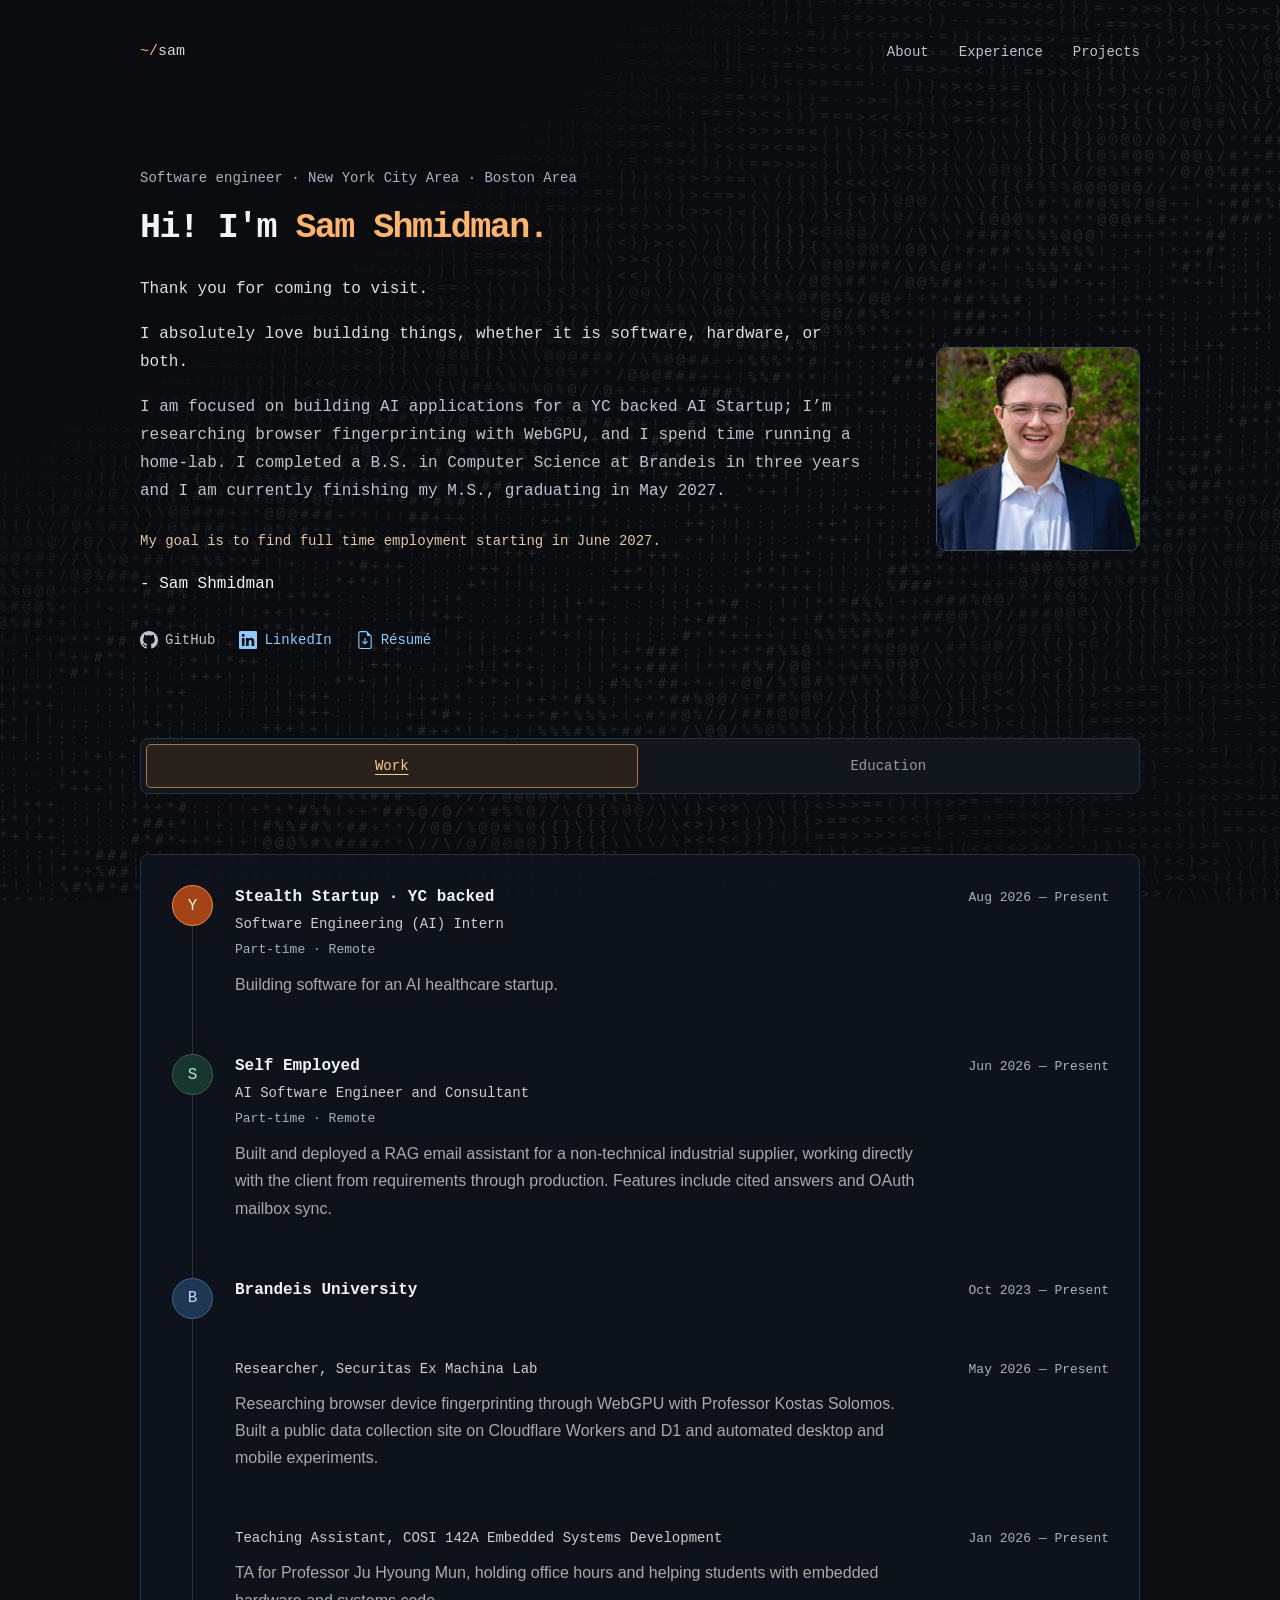
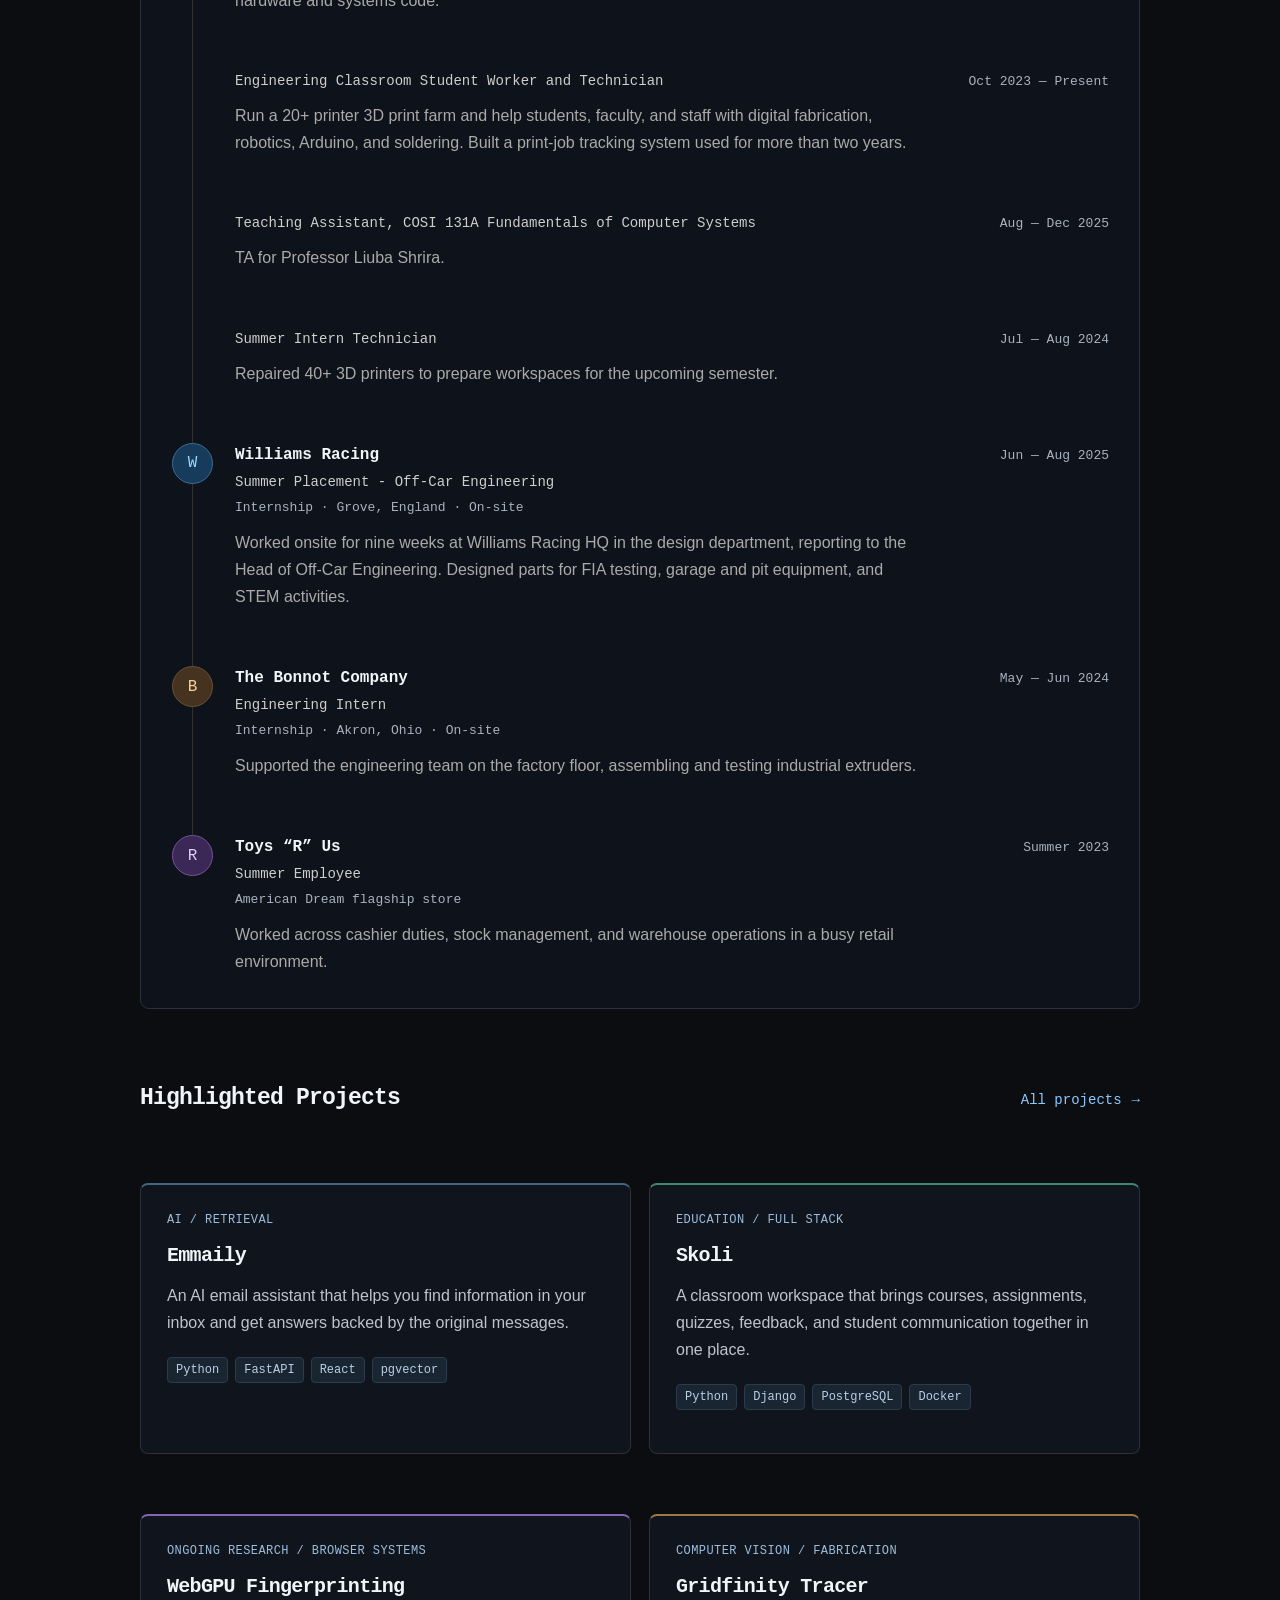
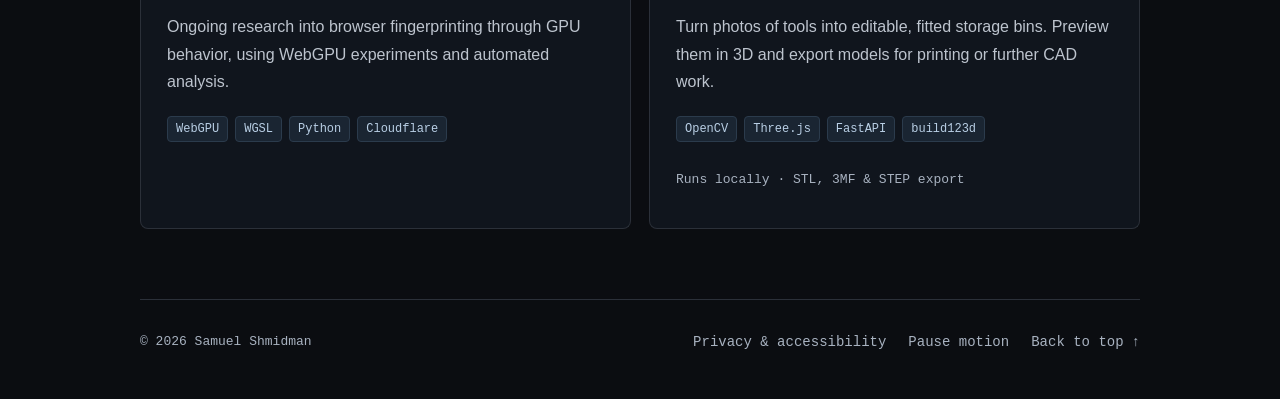
==== index.html @ f6cb2d01 "Update portfolio content, resume, project links, and branding" ====
<!doctype html>
<html lang="en">
  <head>
    <meta charset="utf-8" />
    <meta name="viewport" content="width=device-width, initial-scale=1, viewport-fit=cover" />
    <meta name="color-scheme" content="dark" />
    <meta name="theme-color" content="#0b0d11" />
    <meta name="description" content="Samuel Shmidman — software engineer building AI applications, researching WebGPU, and finishing an M.S. in Computer Science at Brandeis University." />
    <title>Samuel Shmidman — Software Engineer</title>
    <link rel="icon" type="image/svg+xml" href="./favicon.svg?v=machined-20260929">
    <link rel="stylesheet" href="./styles.css" />
    <script src="./reload.js"></script>
    <script type="module" src="./opening.js"></script>
    <script type="module" src="./site.js"></script>
    <script type="module" src="./profile-assets.js"></script>
    <script type="module" src="./ducks.js"></script>
  <meta name="referrer" content="no-referrer">
    <script type="module" src="./tooltips.js"></script>
  </head>
  <body>
    <a class="skip-link" href="#main">Skip to content</a>
    <canvas id="character-field" aria-hidden="true"></canvas>
    <div class="page">
      <header id="top" class="site-header">
        <a class="wordmark" href="#top" aria-label="Samuel Shmidman, home"><span aria-hidden="true">~/</span> sam</a>
        <nav aria-label="Main navigation">
          <a href="#about">About</a>
          <a href="#experience">Experience</a>
          <a href="./projects/">Projects</a>
        </nav>
      </header>

      <main id="main" tabindex="-1">
        <section id="about" class="intro" aria-labelledby="intro-title">
          <div class="intro-heading">
            <p class="eyebrow">Software engineer · New York City Area · Boston Area</p>
            <h1 id="intro-title">Hi! I'm <span>Sam Shmidman.</span></h1>
            <p class="intro-greeting">Thank you for coming to visit.</p>
            <p class="intro-lead">I absolutely love building things, whether it is software, hardware, or both.</p>
          </div>
          <div class="intro-copy">
            <p>I am focused on building AI applications for a YC backed AI Startup; I’m researching browser fingerprinting with WebGPU, and I spend time running a home-lab. I completed a B.S. in Computer Science at Brandeis in three years and I am currently finishing my M.S., graduating in May 2027.</p>
          </div>
          <div class="intro-details">
            <p class="availability">My goal is to find full time employment starting in June 2027.</p>
            <p class="intro-signature">- Sam Shmidman</p>
            <div class="profile-links" aria-label="Profiles and résumé">
              <a href="https://github.com/SamShmid" target="_blank" rel="noopener noreferrer" data-tooltip="Code and repositories"><svg class="social-icon" viewBox="0 0 16 16" fill="currentColor" aria-hidden="true" focusable="false">
  <path d="M8 0C3.58 0 0 3.58 0 8c0 3.54 2.29 6.53 5.47 7.59.4.07.55-.17.55-.38 0-.19-.01-.82-.01-1.49-2.01.37-2.53-.49-2.69-.94-.09-.23-.48-.94-.82-1.13-.28-.15-.68-.52-.01-.53.63-.01 1.08.58 1.23.82.72 1.21 1.87.87 2.33.66.07-.52.28-.87.51-1.07-1.78-.2-3.64-.89-3.64-3.95 0-.87.31-1.59.82-2.15-.08-.2-.36-1.02.08-2.12 0 0 .67-.21 2.2.82.64-.18 1.32-.27 2-.27s1.36.09 2 .27c1.53-1.04 2.2-.82 2.2-.82.44 1.1.16 1.92.08 2.12.51.56.82 1.27.82 2.15 0 3.07-1.87 3.75-3.65 3.95.29.25.54.73.54 1.48 0 1.07-.01 1.93-.01 2.2 0 .21.15.46.55.38A8.01 8.01 0 0 0 16 8c0-4.42-3.58-8-8-8"/>
</svg> GitHub<span class="sr-only"> (opens in a new tab)</span></a>
              <a class="linkedin-link" href="https://www.linkedin.com/in/samuel-shmidman/" target="_blank" rel="noopener noreferrer" data-tooltip="Full work and education history"><svg class="social-icon" viewBox="0 0 16 16" fill="currentColor" aria-hidden="true" focusable="false">
  <path d="M0 1.146C0 .513.526 0 1.175 0h13.65C15.474 0 16 .513 16 1.146v13.708c0 .633-.526 1.146-1.175 1.146H1.175C.526 16 0 15.487 0 14.854zm4.943 12.248V6.169H2.542v7.225zm-1.2-8.212c.837 0 1.358-.554 1.358-1.248-.015-.709-.52-1.248-1.342-1.248S2.4 3.226 2.4 3.934c0 .694.521 1.248 1.327 1.248zm4.908 8.212V9.359c0-.216.016-.432.08-.586.173-.431.568-.878 1.232-.878.869 0 1.216.662 1.216 1.634v3.865h2.401V9.25c0-2.22-1.184-3.252-2.764-3.252-1.274 0-1.845.7-2.165 1.193v.025h-.016l.016-.025V6.169h-2.4c.03.678 0 7.225 0 7.225z"/>
</svg> LinkedIn<span class="sr-only"> (opens in a new tab)</span></a>
              <a class="resume-link is-available" href="./assets/resume.pdf" download="Samuel-Shmidman-Resume.pdf" data-tooltip="Download my résumé as a PDF"><svg class="social-icon" viewBox="0 0 16 16" fill="currentColor" aria-hidden="true" focusable="false">
  <path d="M8.5 6.5a.5.5 0 0 0-1 0v3.793L6.354 9.146a.5.5 0 1 0-.708.708l2 2a.5.5 0 0 0 .708 0l2-2a.5.5 0 0 0-.708-.708L8.5 10.293z"/>
  <path d="M14 14V4.5L9.5 0H4a2 2 0 0 0-2 2v12a2 2 0 0 0 2 2h8a2 2 0 0 0 2-2M9.5 3A1.5 1.5 0 0 0 11 4.5h2V14a1 1 0 0 1-1 1H4a1 1 0 0 1-1-1V2a1 1 0 0 1 1-1h5.5z"/>
</svg> Résumé<span class="sr-only"> (PDF download)</span></a>
            </div>
          </div>
          <figure class="headshot">
            <button class="portrait-zoom" type="button" aria-label="Enlarge portrait" data-tooltip="Activate to enlarge the photo">
              <img src="./assets/samuel-shmidman.png" alt="Samuel Shmidman" width="304" height="304" fetchpriority="high" />
            </button>
          </figure>
        </section>

        <section id="experience" class="experience section" aria-label="Work and education">
          <div class="timeline-tabs" role="tablist" aria-label="Experience" hidden>
            <button id="work-tab" type="button" role="tab" aria-selected="true" aria-controls="work-panel" tabindex="0">Work</button>
            <button id="education-tab" type="button" role="tab" aria-selected="false" aria-controls="education-panel" tabindex="-1">Education</button>
          </div>
          <div id="work-panel" class="timeline-panel" role="tabpanel" aria-labelledby="work-tab" tabindex="0">
            <h3 class="fallback-heading">Work</h3>
            <ol class="timeline">
<li class="timeline-entry"><span class="timeline-badge badge-yc" aria-hidden="true">Y</span><div class="entry-heading"><h3>Stealth Startup · YC backed</h3><span class="date">Aug 2026 — Present</span></div><p class="role">Software Engineering (AI) Intern</p><p class="entry-meta">Part-time · Remote</p><p class="entry-description">Building software for an AI healthcare startup.</p></li>
<li class="timeline-entry"><span class="timeline-badge badge-independent" aria-hidden="true">S</span><div class="entry-heading"><h3>Self Employed</h3><span class="date">Jun 2026 — Present</span></div><p class="role">AI Software Engineer and Consultant</p><p class="entry-meta">Part-time · Remote</p><p class="entry-description">Built and deployed a RAG email assistant for a non-technical industrial supplier, working directly with the client from requirements through production. Features include cited answers and OAuth mailbox sync.</p></li>
              <li class="timeline-entry">
                <span class="timeline-badge badge-brandeis" aria-hidden="true">B</span>
                <div class="entry-heading"><h3>Brandeis University</h3><span class="date">Oct 2023 — Present</span></div>
                <div class="role-group">
                  <div class="role-heading"><p class="role">Researcher, Securitas Ex Machina Lab</p><span class="date">May 2026 — Present</span></div>
                  <p class="entry-description">Researching browser device fingerprinting through WebGPU with Professor Kostas Solomos. Built a public data collection site on Cloudflare Workers and D1 and automated desktop and mobile experiments.</p>
                </div>
                <div class="role-group">
                  <div class="role-heading"><p class="role">Teaching Assistant, COSI 142A Embedded Systems Development</p><span class="date">Jan 2026 — Present</span></div>
                  <p class="entry-description">TA for Professor Ju Hyoung Mun, holding office hours and helping students with embedded hardware and systems code.</p>
                </div>
                <div class="role-group">
                  <div class="role-heading"><p class="role">Engineering Classroom Student Worker and Technician</p><span class="date">Oct 2023 — Present</span></div>
                  <p class="entry-description">Run a 20+ printer 3D print farm and help students, faculty, and staff with digital fabrication, robotics, Arduino, and soldering. Built a print-job tracking system used for more than two years.</p>
                </div>
                <div class="role-group">
                  <div class="role-heading"><p class="role">Teaching Assistant, COSI 131A Fundamentals of Computer Systems</p><span class="date">Aug — Dec 2025</span></div>
                  <p class="entry-description">TA for Professor Liuba Shrira.</p>
                </div>
                <div class="role-group">
                  <div class="role-heading"><p class="role">Summer Intern Technician</p><span class="date">Jul — Aug 2024</span></div>
                  <p class="entry-description">Repaired 40+ 3D printers to prepare workspaces for the upcoming semester.</p>
                </div>
              </li>
<li class="timeline-entry"><span class="timeline-badge badge-williams" aria-hidden="true">W</span><div class="entry-heading"><h3>Williams Racing</h3><span class="date">Jun — Aug 2025</span></div><p class="role">Summer Placement - Off-Car Engineering</p><p class="entry-meta">Internship · Grove, England · On-site</p><p class="entry-description">Worked onsite for nine weeks at Williams Racing HQ in the design department, reporting to the Head of Off-Car Engineering. Designed parts for FIA testing, garage and pit equipment, and STEM activities.</p></li>
<li class="timeline-entry"><span class="timeline-badge badge-bonnot" aria-hidden="true">B</span><div class="entry-heading"><h3>The Bonnot Company</h3><span class="date">May — Jun 2024</span></div><p class="role">Engineering Intern</p><p class="entry-meta">Internship · Akron, Ohio · On-site</p><p class="entry-description">Supported the engineering team on the factory floor, assembling and testing industrial extruders.</p></li>
              <li class="timeline-entry">
                <span class="timeline-badge badge-toys" aria-hidden="true">R</span>
                <div class="entry-heading"><h3>Toys “R” Us</h3><span class="date">Summer 2023</span></div>
                <p class="role">Summer Employee</p>
                <p class="entry-meta">American Dream flagship store</p>
                <p class="entry-description">Worked across cashier duties, stock management, and warehouse operations in a busy retail environment.</p>
              </li>
            </ol>
          </div>
          <div id="education-panel" class="timeline-panel" role="tabpanel" aria-labelledby="education-tab" tabindex="0">
            <h3 class="fallback-heading">Education</h3>
            <ol class="timeline">
              <li class="timeline-entry">
                <span class="timeline-badge" aria-hidden="true">B</span>
                <div class="entry-heading"><h3>Brandeis University</h3><span class="date">May 2026 — May 2027</span></div>
                <p class="role">M.S. in Computer Science</p>
                <p class="entry-description">In progress. Expected graduation in May 2027.</p>
              </li>
              <li class="timeline-entry">
                <span class="timeline-badge" aria-hidden="true">B</span>
                <div class="entry-heading"><h3>Brandeis University</h3><span class="date">Aug 2023 — Aug 2026</span></div>
                <p class="role">B.S. in Computer Science</p>
                <p class="entry-description">Completed in three years.</p>
              </li>
            </ol>
          </div>
        </section>

        <section id="projects" class="projects section" aria-labelledby="projects-title">
          <div class="section-heading"><h2 id="projects-title">Highlighted Projects</h2><a class="section-link" href="./projects/">All projects <span aria-hidden="true">→</span></a></div>
          <div class="project-grid">
            <article class="project-card">
              <p class="project-category">AI / Retrieval</p>
              <h3>Emmaily</h3>
              <p>An AI email assistant that helps you find information in your inbox and get answers backed by the original messages.</p>
              <ul class="tags" aria-label="Technologies"><li>Python</li><li>FastAPI</li><li>React</li><li>pgvector</li></ul>
            </article>
            <article class="project-card">
              <p class="project-category">Education / Full stack</p>
              <h3>Skoli</h3>
              <p>A classroom workspace that brings courses, assignments, quizzes, feedback, and student communication together in one place.</p>
              <ul class="tags" aria-label="Technologies"><li>Python</li><li>Django</li><li>PostgreSQL</li><li>Docker</li></ul>
            </article>
            <article class="project-card">
              <p class="project-category">Ongoing research / Browser systems</p>
              <h3>WebGPU Fingerprinting</h3>
              <p>Ongoing research into browser fingerprinting through GPU behavior, using WebGPU experiments and automated analysis.</p>
              <ul class="tags" aria-label="Technologies"><li>WebGPU</li><li>WGSL</li><li>Python</li><li>Cloudflare</li></ul>
            </article>
            <article class="project-card">
              <p class="project-category">Computer vision / Fabrication</p>
              <h3>Gridfinity Tracer</h3>
              <p>Turn photos of tools into editable, fitted storage bins. Preview them in 3D and export models for printing or further CAD work.</p>
              <ul class="tags" aria-label="Technologies"><li>OpenCV</li><li>Three.js</li><li>FastAPI</li><li>build123d</li></ul>
              <p class="project-note">Runs locally · STL, 3MF &amp; STEP export</p>
            </article>
          </div>
        </section>
      </main>
      <footer class="site-footer">
        <p>© 2026 Samuel Shmidman</p>
        <div class="footer-actions"><a href="./privacy/">Privacy &amp; accessibility</a>
          <button class="motion-toggle" type="button" data-tooltip="Pause animations on this page" hidden>Pause motion</button>
          <a href="#top">Back to top <span aria-hidden="true">↑</span></a>
        </div>
      </footer>
    </div>
  </body>
</html>
---- styles.css ----
:root {
  color-scheme: dark;
  --background: #0b0d11;
  --surface: #11151a;
  --line: #2b3039;
  --text: #bdc4ce;
  --bright: #f1f4f8;
  --muted: #a8b2c0;
  --accent: #ffb568;
  --link: #8cc9ff;
  --mono: ui-monospace, SFMono-Regular, Menlo, Consolas, monospace;
  background: var(--background);
  color: var(--text);
  font-family: var(--mono);
  font-synthesis: none;
  font-size: 100%;
  line-height: 1.75;
}
* { box-sizing: border-box; }
html { scroll-padding-top: 36px; -webkit-text-size-adjust: 100%; }
body { position: relative; margin: 0; min-width: 280px; padding-inline: env(safe-area-inset-left) env(safe-area-inset-right); }
[hidden] { display: none !important; }
::selection { color: #0b0d11; background: #ffb568; }
a { color: inherit; text-decoration: none; text-underline-offset: 5px; }
a:hover { color: var(--accent); }
:focus-visible { outline: 2px solid #bdbdbd; outline-offset: 5px; }
button { font: inherit; cursor: pointer; }
a, button { touch-action: manipulation; }
h1,h2,h3,p,figure { margin: 0; }
h1,h2,h3 { color: var(--bright); }
#character-field { position: fixed; inset: 0; width: 100%; height: 100%; pointer-events: none; opacity: .32; z-index: 0; }
.page { position: relative; z-index: 1; width: min(100% - 64px, 1000px); margin: 0 auto; }
.site-header { display: flex; flex-wrap: wrap; justify-content: space-between; align-items: center; gap: 12px 24px; min-height: 104px; padding: 12px 0; }
.wordmark { color: #d6d6d6; font-size: 0.9375rem; white-space: nowrap; }
.wordmark span { color: var(--accent); }
.site-header nav { display: flex; flex-wrap: wrap; gap: 8px 30px; font-size: .875rem; }
.site-header a { display: inline-flex; align-items: center; min-height: 44px; }
.site-header nav a:hover { text-decoration: underline; }
.intro { display: grid; grid-template-columns: minmax(0, 1fr) 204px; column-gap: 64px; align-items: start; padding: 62px 0 76px; }
.intro-heading { grid-column: 1; grid-row: 1; min-width: 0; }
.intro-copy { grid-column: 1; grid-row: 2; align-self: center; }
.intro-details { grid-column: 1; grid-row: 3; min-width: 0; }
.eyebrow { color: var(--muted); font-size: 0.875rem; margin-bottom: 14px; }
h1 { font-size: clamp(1.5625rem, 3vw, 2.1875rem); line-height: 1.35; letter-spacing: -.045em; font-weight: 650; margin-bottom: 23px; }
h1 span { color: var(--accent); }
.intro-greeting, .intro-lead { color: #dedede; margin-bottom: 17px; }
.intro-details .availability { margin: 24px 0 17px; color: #e3c6a7; font-size: 0.875rem; }
.intro-signature { margin-bottom: 20px; color: var(--bright); }
.profile-links { display: flex; align-items: center; flex-wrap: wrap; gap: 18px; font-size: 0.875rem; }
.profile-links a { display: inline-flex; gap: 7px; align-items: center; min-height: 44px; }
.profile-links a:hover { text-decoration: underline; }
.link-divider { color: #555; }
.headshot { grid-column: 2; grid-row: 2; align-self: center; position: relative; z-index: 2; height: 0; margin: 0; }
.portrait-zoom { --portrait-scale: 1.32; display: block; width: 100%; padding: 0; border: 0; border-radius: 10px; background: transparent; translate: 0 -50%; transform-origin: right center; transition: transform 420ms cubic-bezier(.2,.7,.2,1), box-shadow 420ms ease; cursor: zoom-in; }
.portrait-zoom.is-expanded { transform: scale(var(--portrait-scale)); box-shadow: 0 20px 65px #0008; cursor: zoom-out; }
@media (hover: hover) and (pointer: fine) {
  .portrait-zoom:hover:not(.zoom-dismissed) { transform: scale(var(--portrait-scale)); box-shadow: 0 20px 65px #0008; }
}
.headshot img { display: block; width: 100%; height: auto; aspect-ratio: 1; object-fit: cover; border-radius: 10px; border: 1px solid #404b5c; }
.section { scroll-margin-top: 22px; margin-bottom: 70px; }
.section-heading { display: flex; flex-wrap: wrap; align-items: baseline; justify-content: space-between; gap: 20px; margin-bottom: 22px; }
h2 { font-size: 1.4375rem; letter-spacing: -.035em; line-height: 1.4; font-weight: 600; }
.section-marker { color: var(--muted); font-size: .8125rem; }
.timeline-tabs { display: flex; gap: 5px; padding: 5px; margin-bottom: 60px; background: #12171e; border: 1px solid #26313c; border-radius: 8px; }
.timeline-tabs button { flex: 1; min-width: 0; min-height: 44px; padding: 7px 16px; border: 1px solid transparent; border-radius: 5px; background: transparent; color: #9a9a9a; font-size: 0.875rem; line-height: 1.5; transition: background 150ms ease, color 150ms ease; }
.timeline-tabs button:hover { color: #ededed; }
.timeline-tabs button[aria-selected="true"] { background: #28211c; border-color: #a87746; color: #ffca8d; text-decoration: underline; text-underline-offset: 4px; }
.timeline-panel { padding: 30px 30px 2px; border: 1px solid var(--line); border-radius: 9px; background: #0f141bef; }
.fallback-heading { margin-bottom: 25px; font-size: 1.0625rem; }
.tabs-ready .fallback-heading { display: none; }
.timeline { margin: 0; padding: 0; list-style: none; }
.timeline-entry { position: relative; margin-left: 21px; padding: 0 0 56px 42px; border-left: 1px solid #323232; }
.timeline-entry:last-child { border-left-color: transparent; padding-bottom: 30px; }
.timeline-badge { position: absolute; top: 0; left: -21px; display: grid; place-items: center; width: 41px; height: 41px; background: #1a1a1a; color: #dedede; border: 1px solid #383838; border-radius: 50%; font-size: 1rem; line-height: 1; }
.entry-heading { display: flex; align-items: baseline; justify-content: space-between; flex-wrap: wrap; column-gap: 14px; margin-bottom: 4px; }
.entry-heading h3 { font-size: 1rem; font-weight: 600; line-height: 1.5; }
.date { color: var(--muted); font-size: 0.8125rem; line-height: 1.6; }
.role { font-size: 0.875rem; line-height: 1.65; color: #cecece; }
.entry-description { margin-top: 9px; max-width: 78ch; font-family: -apple-system, BlinkMacSystemFont, "Segoe UI", sans-serif; font-size: 1rem; line-height: 1.7; color: #aaa; }
.role-group { margin-top: 56px; }
.role-heading { display: flex; flex-wrap: wrap; justify-content: space-between; align-items: baseline; column-gap: 15px; row-gap: 4px; }
.projects .section-heading { margin-bottom: 60px; }
.project-grid { display: grid; grid-template-columns: repeat(2, minmax(0,1fr)); gap: 60px 18px; }
.project-card { display: flex; flex-direction: column; padding: 26px; border: 1px solid var(--line); border-radius: 8px; background: #11171ff2; }
.project-category { font-size: 0.75rem; line-height: 1.5; color: var(--muted); margin-bottom: 13px; text-transform: uppercase; letter-spacing: .035em; }
.project-card h3 { font-size: 1.25rem; letter-spacing: -.035em; line-height: 1.4; margin-bottom: 12px; }
.project-card > p:not(.project-category):not(.project-note) { font-family: -apple-system, BlinkMacSystemFont, "Segoe UI", sans-serif; font-size: 1rem; line-height: 1.7; }
.tags { display: flex; flex-wrap: wrap; list-style: none; padding: 0; margin: 21px 0 17px; gap: 7px; }
.tags li { max-width: 100%; padding: 2px 8px; font-size: 0.75rem; line-height: 1.7; color: #b9cfe5; background: #1a2532; border: 1px solid #2b3b4c; border-radius: 4px; }
.project-actions { display: flex; flex-direction: column; align-items: flex-start; gap: 4px; margin-top: auto; }
.project-link { display: inline-flex; align-items: center; gap: 8px; min-height: 44px; font-size: 0.875rem; color: var(--link); }
.project-link:hover { text-decoration: underline; }
.project-coming-soon { color: var(--muted); font-size: 0.8125rem; }
.project-note { margin-top: auto; padding: 10px 0; font-size: 0.8125rem; color: var(--muted); }
.site-footer { border-top: 1px solid var(--line); display: flex; justify-content: space-between; flex-wrap: wrap; align-items: center; gap: 16px; padding: 20px 0 max(35px, env(safe-area-inset-bottom)); font-size: 0.8125rem; color: var(--muted); }
.site-footer a { display: inline-flex; align-items: center; gap: .5rem; min-height: 44px; font-size: 0.875rem; }
.footer-actions { display: flex; align-items: center; flex-wrap: wrap; gap: 22px; }
.motion-toggle { min-height: 44px; padding: 0; color: var(--muted); background: transparent; border: 0; font-size: 0.875rem; }
.motion-toggle:hover { color: var(--accent); }
.duck-hideout { position: absolute; inset: 0; overflow: hidden; pointer-events: none; z-index: 2; }
.wandering-duck { transform-origin: top left; position: absolute; left: 0; top: 0; user-select: none; pointer-events: none; }
.wandering-duck pre { margin: 0; font-family: var(--mono); font-weight: 500; white-space: pre; }
.duck-mother { width: 60px; height: 40px; color: #c5b68c; opacity: .75; }
.duck-mother pre { font-size: 10px; line-height: 10px; }
.duckling { width: 36px; height: 18px; color: #c0ae77; opacity: .65; }
.duckling pre { font-size: 8px; line-height: 9px; }
.skip-link { position: absolute; z-index: 10; left: 16px; top: -100px; padding: 10px 18px; color: #090909; background: #ededed; }
.skip-link:focus { top: 16px; }
.sr-only { position: absolute; width: 1px; height: 1px; padding: 0; margin: -1px; overflow: hidden; clip-path: inset(50%); white-space: nowrap; border: 0; }
.tooltip { position: fixed; z-index: 20; max-width: min(19rem, calc(100% - 24px)); padding: 8px 12px; border: 1px solid #65758a; border-radius: 6px; background: #1a2532; color: var(--bright); box-shadow: 0 4px 16px #0005; font-size: .875rem; line-height: 1.5; overflow-wrap: anywhere; }
.policy { max-width: 70ch; padding: 48px 0 64px; overflow-wrap: anywhere; }
.policy section { margin-top: 32px; }
.policy h2 { margin-bottom: 12px; }
.policy p + p { margin-top: 16px; }
.policy a { color: var(--link); text-decoration: underline; }
.intro-copy, .project-card, .timeline-panel { min-width: 0; overflow-wrap: anywhere; }
@media (max-width: 800px) {
  .intro { grid-template-columns: minmax(0,1fr) 168px; column-gap: 32px; padding-top: 40px; }
  .portrait-zoom { --portrait-scale: 1.18; }
  .role-heading { display: block; }
  .role-heading .date { display: block; margin-top: 3px; }
  .timeline-panel { padding: 25px 22px 0; }
}
@media (max-width: 620px) {
  .page { width: calc(100% - 32px); }
  #character-field { opacity: .24; }
  .site-header { min-height: 82px; gap: 12px; }
  .site-header nav { gap: 17px; font-size: 0.875rem; }
  .wordmark { font-size: 0.875rem; }
  .intro { grid-template-columns: minmax(0,1fr); padding: 32px 0 52px; gap: 0; }
  .intro-heading, .intro-copy, .intro-details, .headshot { grid-column: 1; grid-row: auto; }
  .headshot { margin: 25px 0 0; width: 140px; height: auto; }
  .portrait-zoom { --portrait-scale: 1.32; translate: 0; transform-origin: left center; }
  h1 { font-size: clamp(1.625rem, 7vw, 1.8125rem); }
  .intro-copy { font-size: 1rem; }
  .eyebrow { font-size: 0.8125rem; }
  .timeline-panel { padding: 25px 14px 0; }
  .timeline-entry { margin-left: 16px; padding-left: 25px; padding-bottom: 48px; }
  .timeline-entry:last-child { padding-bottom: 25px; }
  .role-group { margin-top: 48px; }
  .timeline-badge { width: 33px; height: 33px; left: -17px; font-size: 0.875rem; }
  .entry-heading { display: block; }
  .entry-heading .date { display: block; margin: 4px 0 7px; }
  .project-grid { grid-template-columns: minmax(0,1fr); }
  .project-card { padding: 21px; }
  .footer-actions { width: 100%; gap: 4px 20px; }
  .section { margin-bottom: 48px; }
  h2 { font-size: 1.375rem; }
}
@media (max-width: 420px) {
  .site-header { flex-wrap: wrap; gap: 4px; padding: 8px 0; }
  .site-header nav { width: 100%; justify-content: space-between; gap: 12px; }
}
@media (prefers-reduced-motion: reduce) {
  *, *::before, *::after { transition: none !important; }
  .portrait-zoom { transition: none; }
}
@media (forced-colors: active) {
  #character-field, .duck-hideout { display: none; }
  .timeline-tabs button[aria-selected="true"] { border-color: Highlight; }
  :focus-visible { outline-color: Highlight; }
  .tooltip { border-color: CanvasText; }
}

/* Color accents and shared navigation for the project index. */
.site-header nav a[aria-current="page"] { color: var(--accent); }
.social-icon { flex: 0 0 auto; width: 18px; height: 18px; }
.profile-links { gap: 24px; }
.profile-links .linkedin-link { color: #8cc9ff; }
.profile-links .resume-link { display: inline-flex; align-items: center; gap: 7px; min-height: 44px; padding: 0; border: 0; background: transparent; color: #8e97a3; font-size: 0.875rem; cursor: default; }
.coming-soon { font-size: 0.75rem; color: #aeb6c1; padding: 1px 6px; background: #1a2029; border: 1px solid #343b47; border-radius: 4px; }
.section-link { display: inline-flex; align-items: center; gap: 10px; min-height: 44px; font-size: 0.875rem; color: var(--link); }
.section-link:hover { text-decoration: underline; }
.entry-meta { color: var(--muted); font-size: 0.8125rem; margin-top: 3px; }
.badge-yc { color: #fff5e9; background: #a44416; border-color: #ef8d4d; }
.badge-independent { color: #b1edd8; background: #18362e; border-color: #366252; }
.badge-brandeis { color: #bdd8ff; background: #203754; border-color: #416391; }
.badge-williams { color: #9bd5ff; background: #163b5b; border-color: #3e6c94; }
.badge-bonnot { color: #f4d297; background: #46331f; border-color: #6b5133; }
.badge-toys { color: #e0c7ff; background: #3b2856; border-color: #755399; }
.project-card { border-top: 2px solid #416685; }
.project-card:nth-child(2) { border-top-color: #41876f; }
.project-card:nth-child(3) { border-top-color: #8465b0; }
.project-card:nth-child(4) { border-top-color: #a07641; }
.project-category { color: #9bbddd; }
.catalog-intro { padding: 57px 0 42px; max-width: 850px; }
.catalog-intro h1 { margin-bottom: 16px; }
.catalog-intro > p:not(.eyebrow) { max-width: 65ch; }
.project-jumps { display: flex; flex-wrap: wrap; gap: 10px; margin-top: 28px; }
.project-jumps a { display: inline-flex; align-items: center; gap: 10px; min-height: 44px; padding: 7px 13px; font-size: 0.875rem; background: #141b25; border: 1px solid #303c4c; border-radius: 6px; }
.project-jumps a:hover { border-color: #7194bb; }
.project-jumps span { color: #8fabc7; font-size: 0.75rem; }
.catalog-section { margin-bottom: 60px; scroll-margin-top: 30px; }
.catalog-section .section-heading { margin-bottom: 60px; }
.catalog-card { min-width: 0; }
.project-card-top { margin-bottom: 14px; }
.project-status { color: #a7c8e9; font-size: 0.75rem; line-height: 1.5; }
.project-card .project-detail { margin: 0 0 14px; color: #a0a9b7; font-size: 0.875rem; }
.group-applications { border-top-color: #416685 !important; }
.group-research-tools { border-top-color: #8465b0 !important; }
.group-hardware { border-top-color: #a07641 !important; }
.group-homelab { border-top-color: #41876f !important; }
@media (max-width: 620px) {
  .catalog-intro { padding: 32px 0; }
  .profile-links { gap: 12px 22px; }
  .section-heading { align-items: flex-start; }
  .section-link { min-height: 44px; white-space: nowrap; }
  .project-jumps { gap: 8px; }
}

@media (max-width: 760px) {
  .project-grid { grid-template-columns: minmax(0,1fr); }
}

.profile-links .resume-link.is-available { color: var(--link); cursor: pointer; }
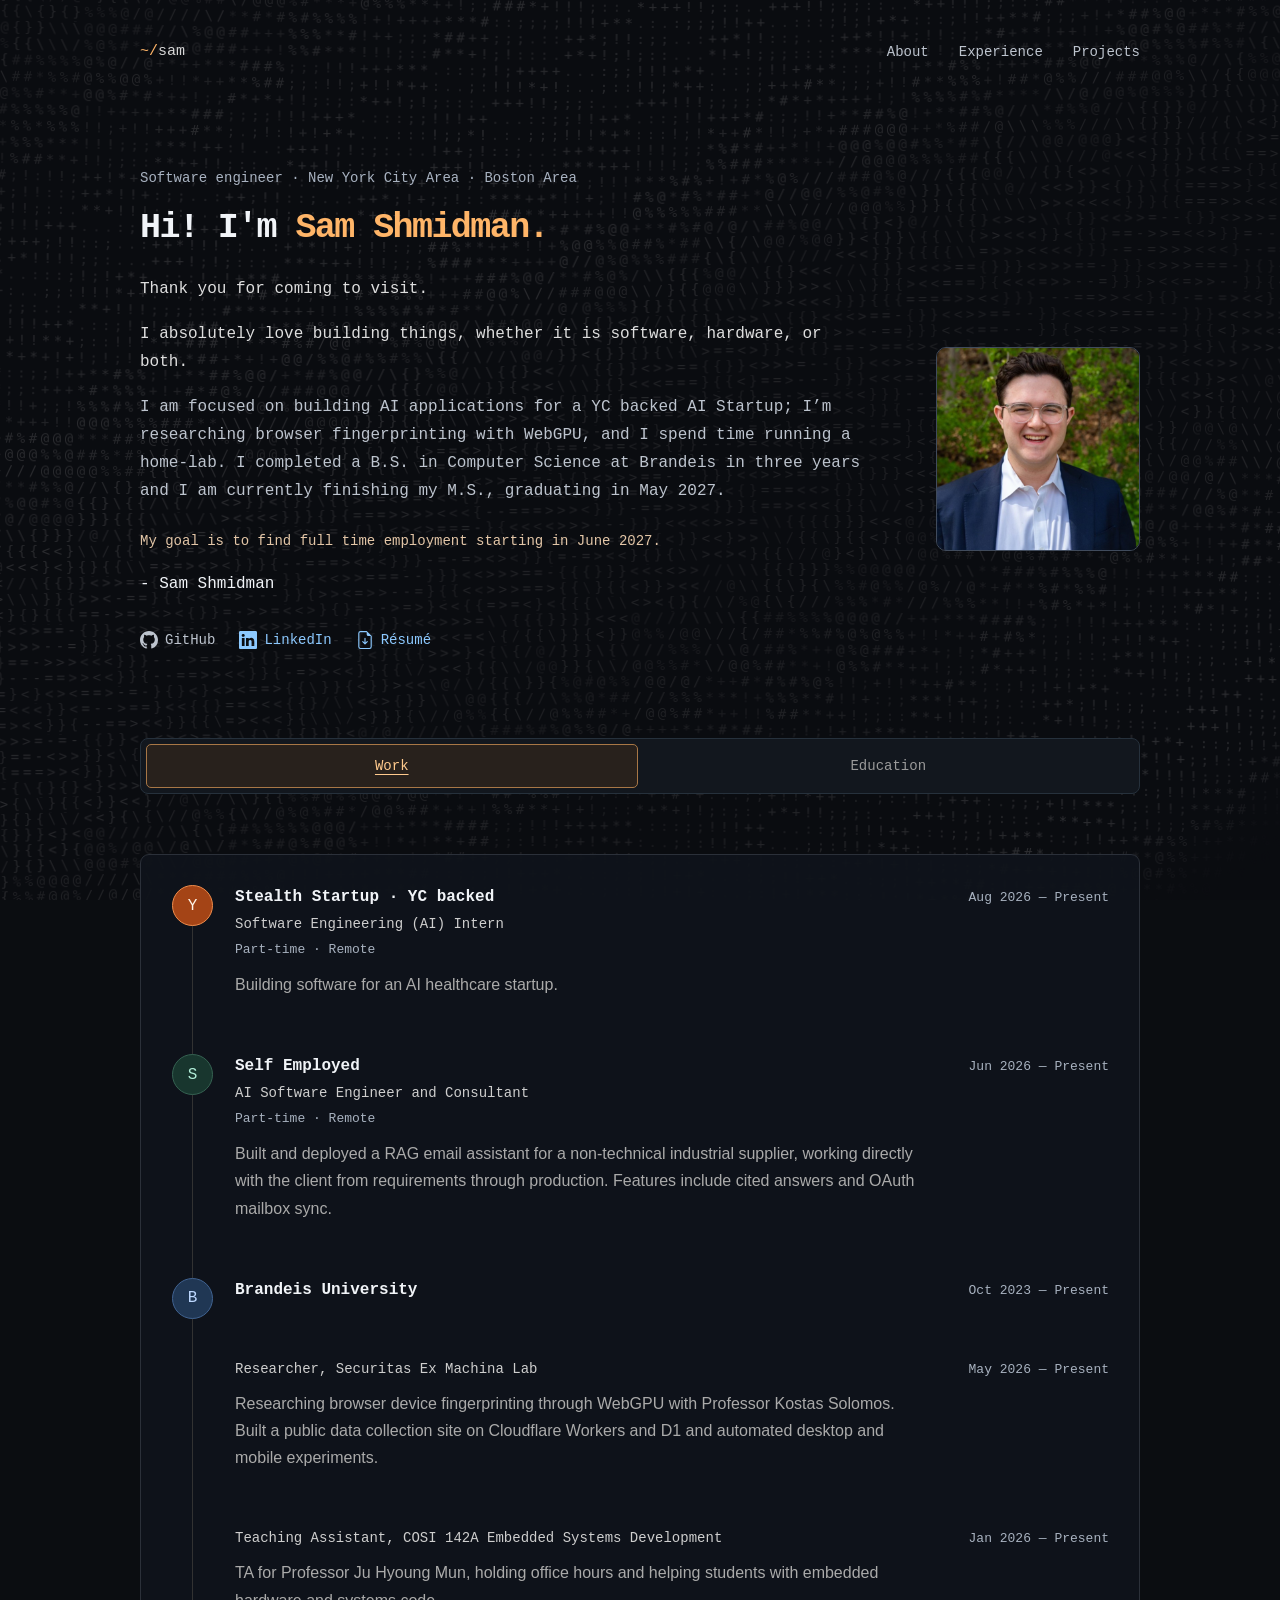
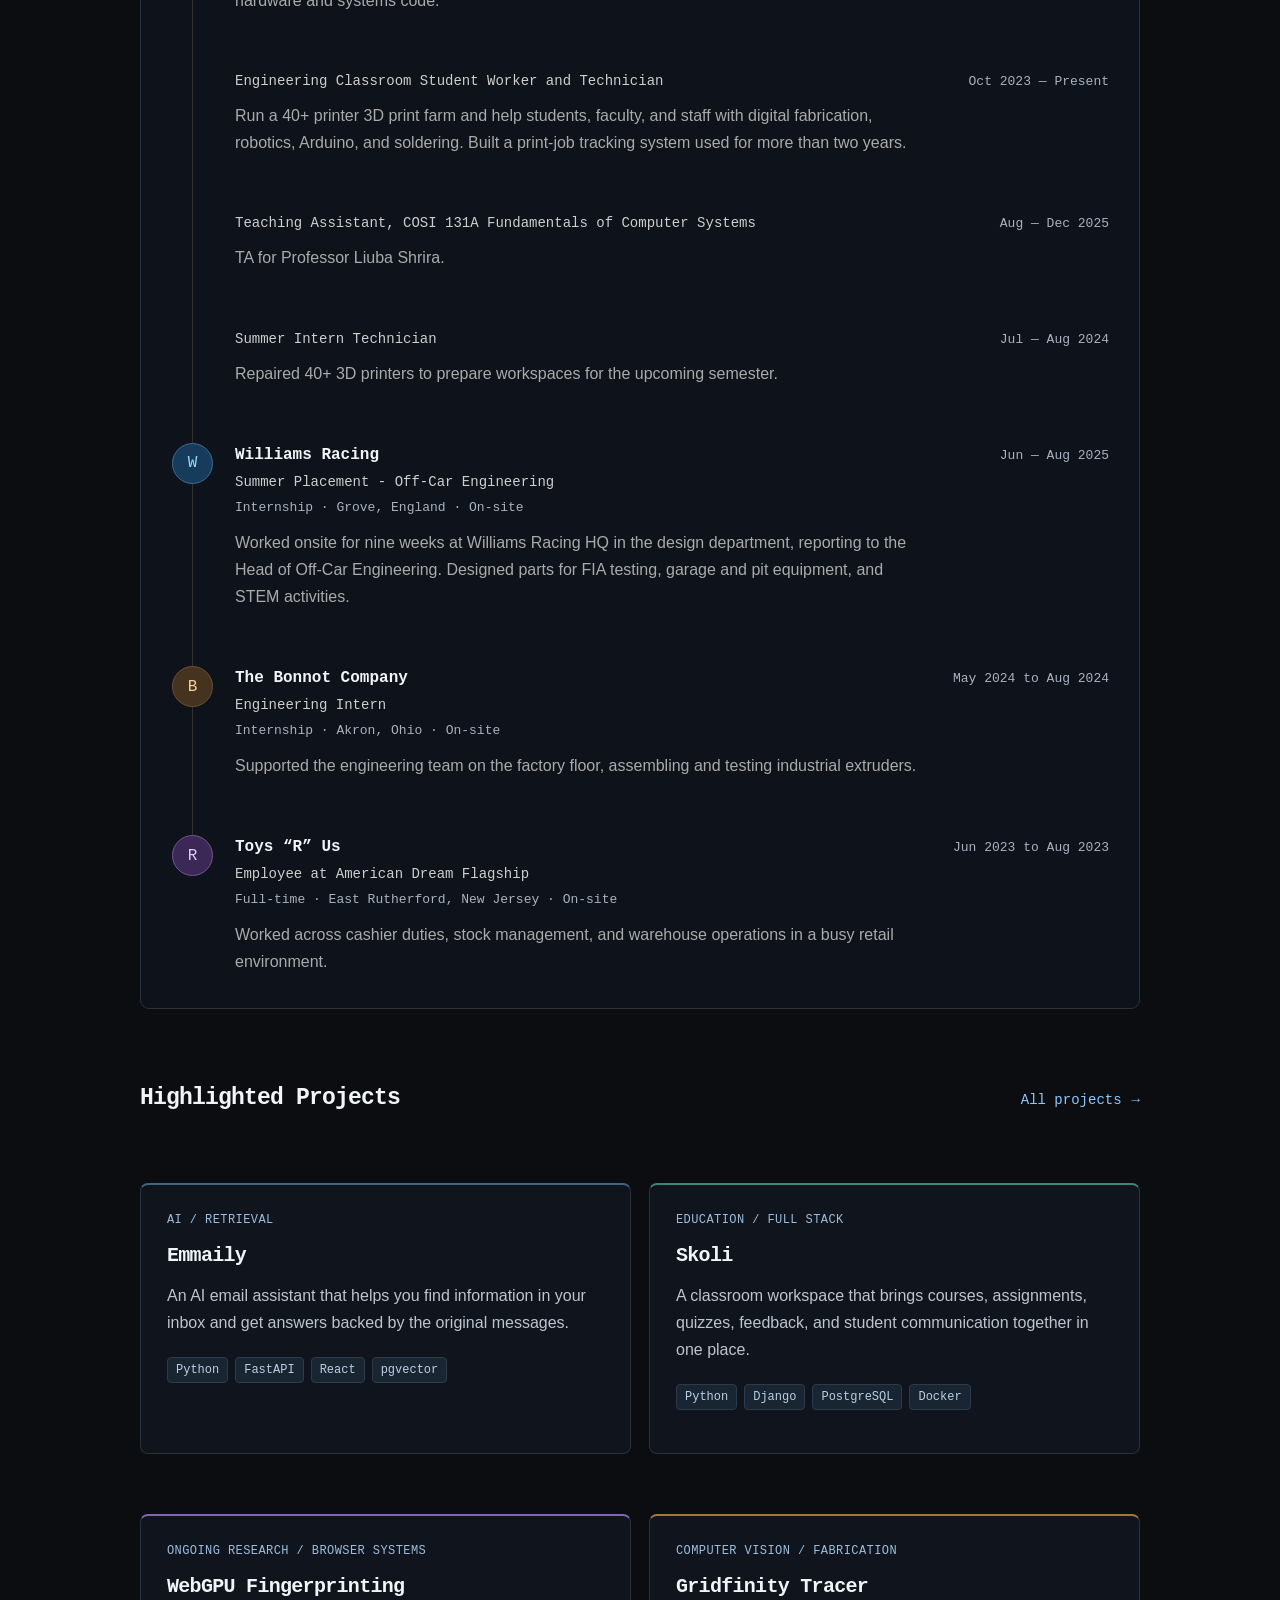
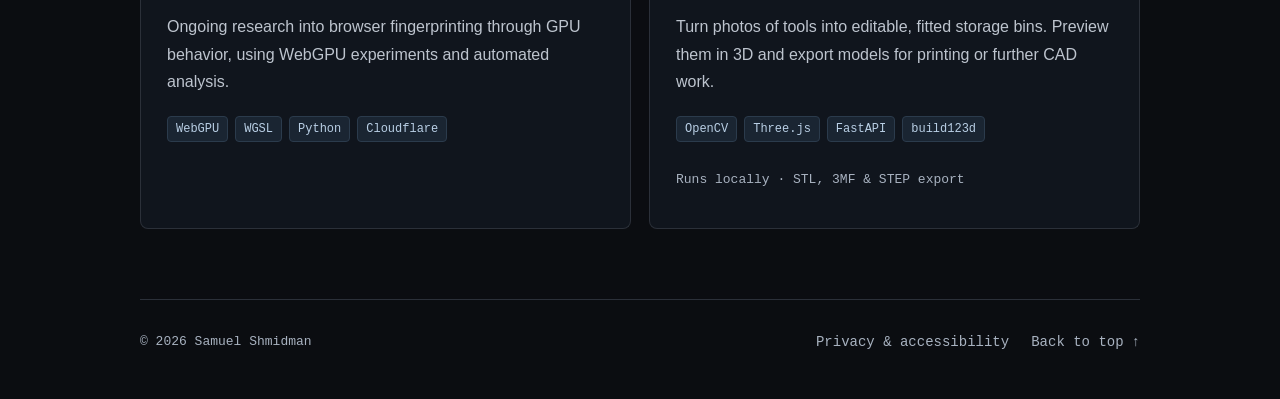
==== commit 05647c41: "Align portfolio work history and finalize opening animation" ====
--- a/index.html
+++ b/index.html
@@ -87,7 +87,7 @@
                 </div>
                 <div class="role-group">
                   <div class="role-heading"><p class="role">Engineering Classroom Student Worker and Technician</p><span class="date">Oct 2023 — Present</span></div>
-                  <p class="entry-description">Run a 20+ printer 3D print farm and help students, faculty, and staff with digital fabrication, robotics, Arduino, and soldering. Built a print-job tracking system used for more than two years.</p>
+                  <p class="entry-description">Run a 40+ printer 3D print farm and help students, faculty, and staff with digital fabrication, robotics, Arduino, and soldering. Built a print-job tracking system used for more than two years.</p>
                 </div>
                 <div class="role-group">
                   <div class="role-heading"><p class="role">Teaching Assistant, COSI 131A Fundamentals of Computer Systems</p><span class="date">Aug — Dec 2025</span></div>
@@ -99,12 +99,12 @@
                 </div>
               </li>
 <li class="timeline-entry"><span class="timeline-badge badge-williams" aria-hidden="true">W</span><div class="entry-heading"><h3>Williams Racing</h3><span class="date">Jun — Aug 2025</span></div><p class="role">Summer Placement - Off-Car Engineering</p><p class="entry-meta">Internship · Grove, England · On-site</p><p class="entry-description">Worked onsite for nine weeks at Williams Racing HQ in the design department, reporting to the Head of Off-Car Engineering. Designed parts for FIA testing, garage and pit equipment, and STEM activities.</p></li>
-<li class="timeline-entry"><span class="timeline-badge badge-bonnot" aria-hidden="true">B</span><div class="entry-heading"><h3>The Bonnot Company</h3><span class="date">May — Jun 2024</span></div><p class="role">Engineering Intern</p><p class="entry-meta">Internship · Akron, Ohio · On-site</p><p class="entry-description">Supported the engineering team on the factory floor, assembling and testing industrial extruders.</p></li>
+<li class="timeline-entry"><span class="timeline-badge badge-bonnot" aria-hidden="true">B</span><div class="entry-heading"><h3>The Bonnot Company</h3><span class="date">May 2024 to Aug 2024</span></div><p class="role">Engineering Intern</p><p class="entry-meta">Internship · Akron, Ohio · On-site</p><p class="entry-description">Supported the engineering team on the factory floor, assembling and testing industrial extruders.</p></li>
               <li class="timeline-entry">
                 <span class="timeline-badge badge-toys" aria-hidden="true">R</span>
-                <div class="entry-heading"><h3>Toys “R” Us</h3><span class="date">Summer 2023</span></div>
-                <p class="role">Summer Employee</p>
-                <p class="entry-meta">American Dream flagship store</p>
+                <div class="entry-heading"><h3>Toys “R” Us</h3><span class="date">Jun 2023 to Aug 2023</span></div>
+                <p class="role">Employee at American Dream Flagship</p>
+                <p class="entry-meta">Full-time · East Rutherford, New Jersey · On-site</p>
                 <p class="entry-description">Worked across cashier duties, stock management, and warehouse operations in a busy retail environment.</p>
               </li>
             </ol>
@@ -162,7 +162,6 @@
       <footer class="site-footer">
         <p>© 2026 Samuel Shmidman</p>
         <div class="footer-actions"><a href="./privacy/">Privacy &amp; accessibility</a>
-          <button class="motion-toggle" type="button" data-tooltip="Pause animations on this page" hidden>Pause motion</button>
           <a href="#top">Back to top <span aria-hidden="true">↑</span></a>
         </div>
       </footer>
--- a/styles.css
+++ b/styles.css
@@ -95,8 +95,6 @@
 .site-footer { border-top: 1px solid var(--line); display: flex; justify-content: space-between; flex-wrap: wrap; align-items: center; gap: 16px; padding: 20px 0 max(35px, env(safe-area-inset-bottom)); font-size: 0.8125rem; color: var(--muted); }
 .site-footer a { display: inline-flex; align-items: center; gap: .5rem; min-height: 44px; font-size: 0.875rem; }
 .footer-actions { display: flex; align-items: center; flex-wrap: wrap; gap: 22px; }
-.motion-toggle { min-height: 44px; padding: 0; color: var(--muted); background: transparent; border: 0; font-size: 0.875rem; }
-.motion-toggle:hover { color: var(--accent); }
 .duck-hideout { position: absolute; inset: 0; overflow: hidden; pointer-events: none; z-index: 2; }
 .wandering-duck { transform-origin: top left; position: absolute; left: 0; top: 0; user-select: none; pointer-events: none; }
 .wandering-duck pre { margin: 0; font-family: var(--mono); font-weight: 500; white-space: pre; }
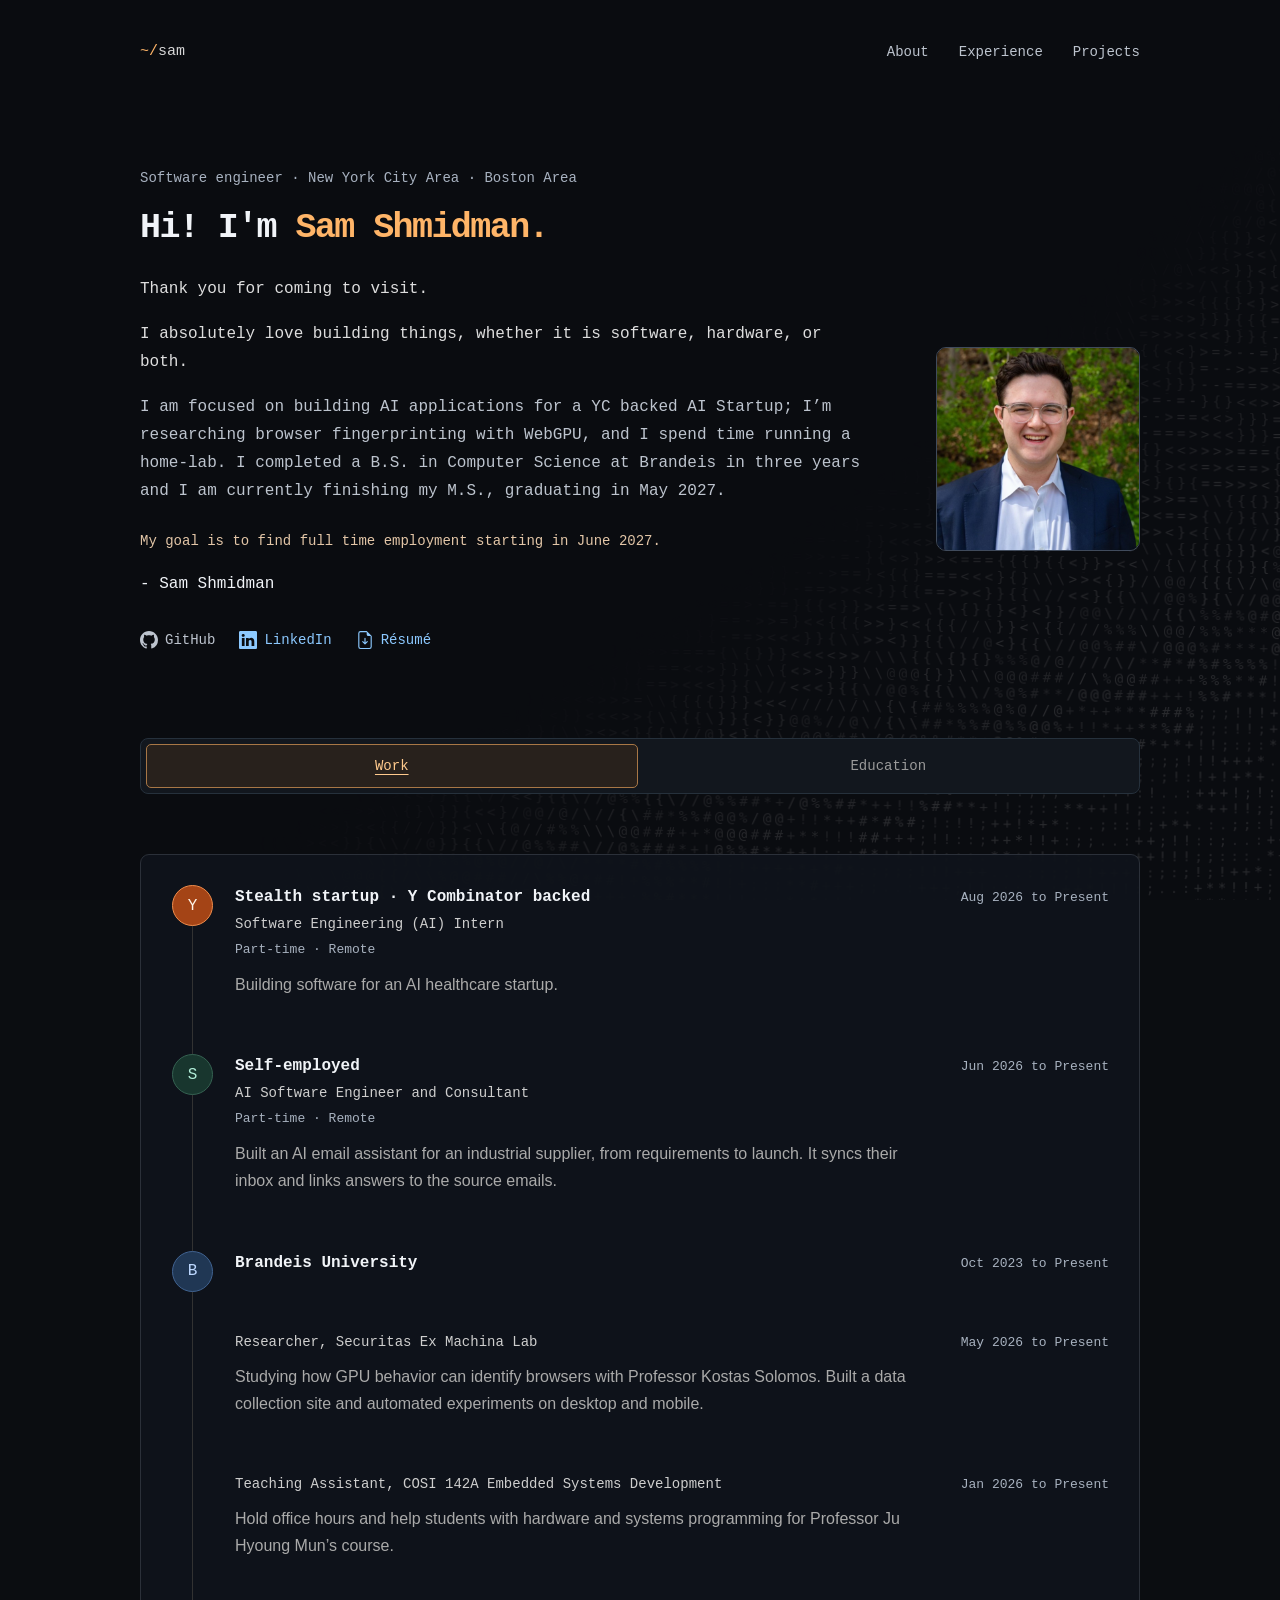
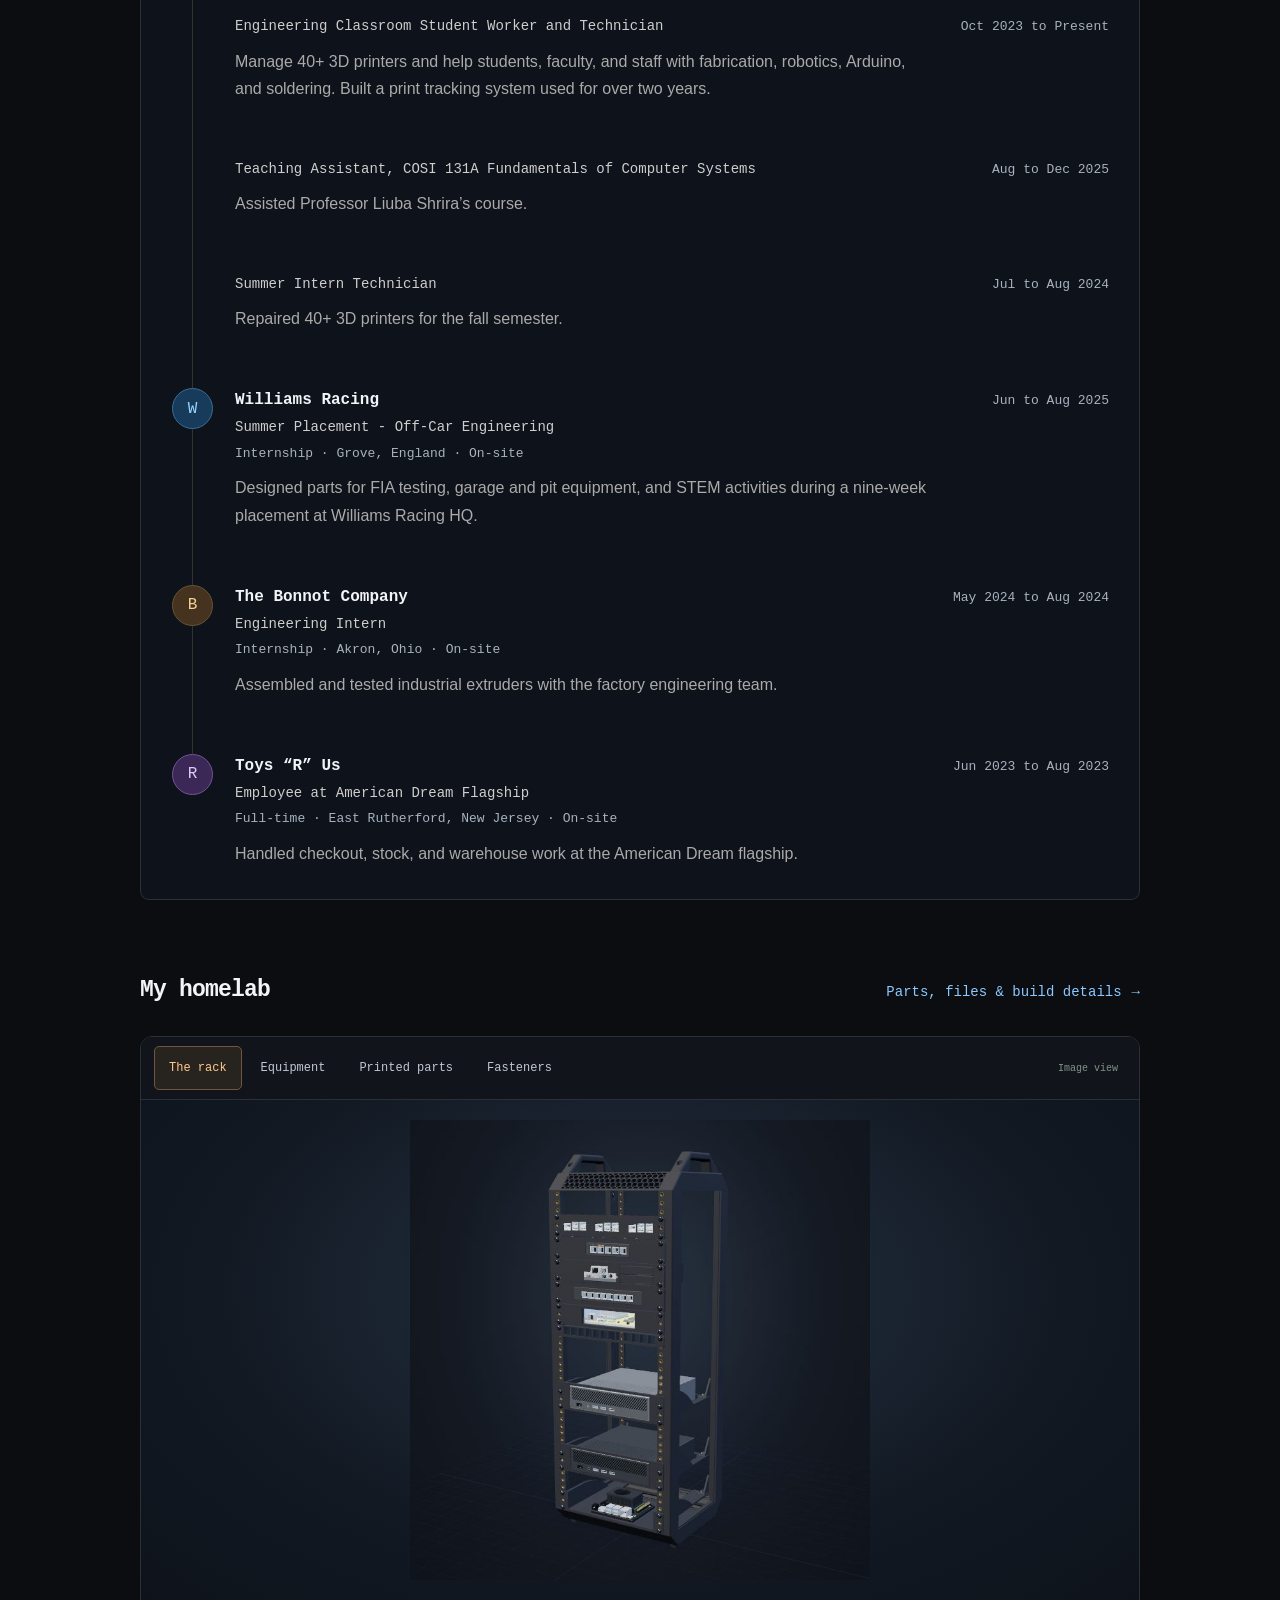
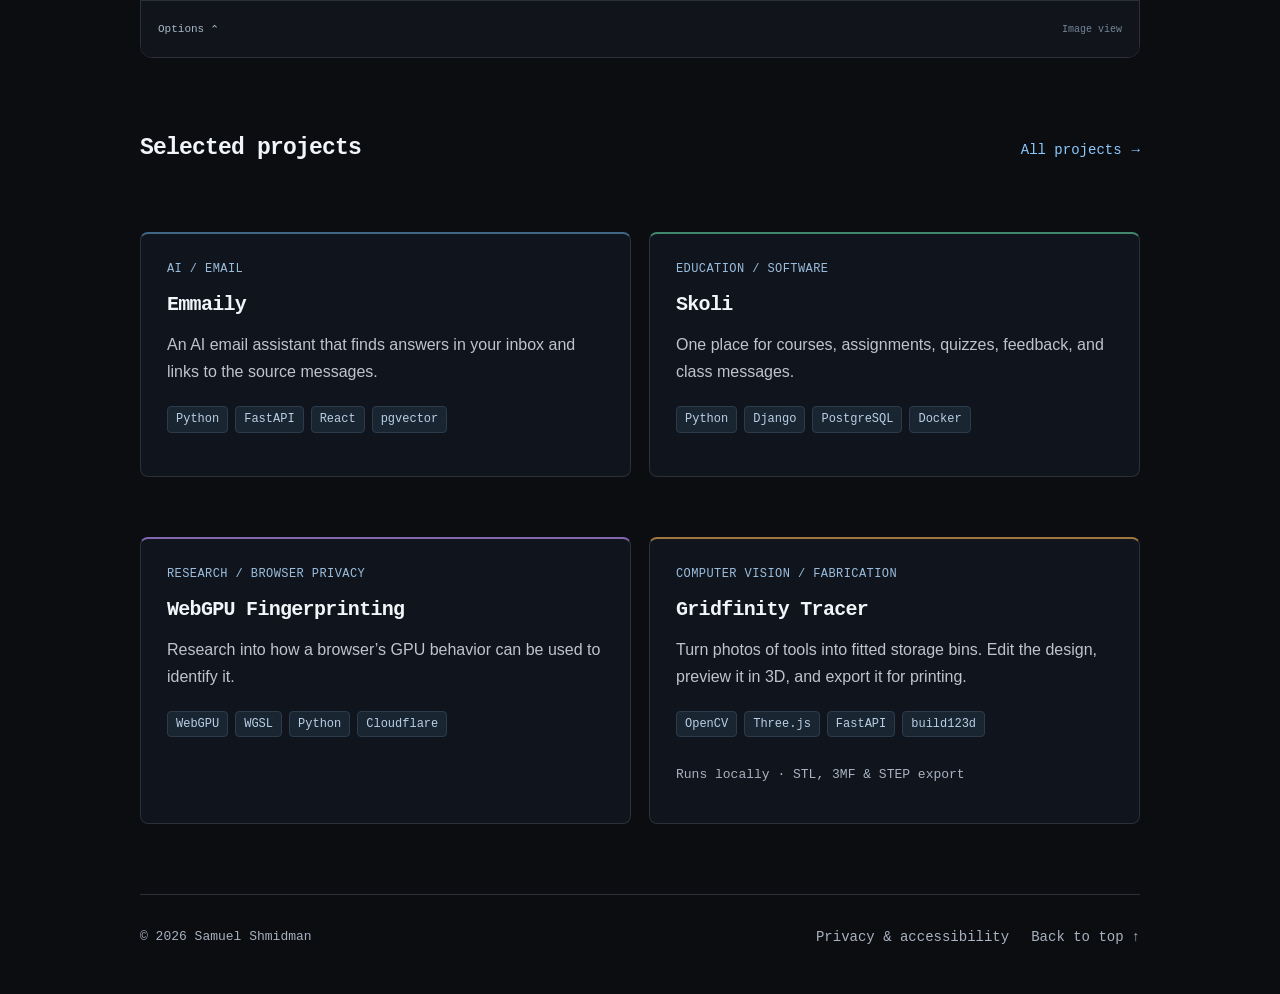
==== commit bba80688: "Add homelab explorer and downloads, simplify site copy" ====
--- a/index.html
+++ b/index.html
@@ -5,13 +5,14 @@
     <meta name="viewport" content="width=device-width, initial-scale=1, viewport-fit=cover" />
     <meta name="color-scheme" content="dark" />
     <meta name="theme-color" content="#0b0d11" />
-    <meta name="description" content="Samuel Shmidman — software engineer building AI applications, researching WebGPU, and finishing an M.S. in Computer Science at Brandeis University." />
-    <title>Samuel Shmidman — Software Engineer</title>
+    <meta name="description" content="Samuel Shmidman builds AI applications, researches browser fingerprinting, and is completing an M.S. in Computer Science at Brandeis University." />
+    <title>Samuel Shmidman · Software Engineer</title>
     <link rel="icon" type="image/svg+xml" href="./favicon.svg?v=machined-20260929">
     <link rel="stylesheet" href="./styles.css" />
     <script src="./reload.js"></script>
     <script type="module" src="./opening.js"></script>
     <script type="module" src="./site.js"></script>
+    <script type="module" src="./homelab-embed.js"></script>
     <script type="module" src="./profile-assets.js"></script>
     <script type="module" src="./ducks.js"></script>
   <meta name="referrer" content="no-referrer">
@@ -72,40 +73,40 @@
           <div id="work-panel" class="timeline-panel" role="tabpanel" aria-labelledby="work-tab" tabindex="0">
             <h3 class="fallback-heading">Work</h3>
             <ol class="timeline">
-<li class="timeline-entry"><span class="timeline-badge badge-yc" aria-hidden="true">Y</span><div class="entry-heading"><h3>Stealth Startup · YC backed</h3><span class="date">Aug 2026 — Present</span></div><p class="role">Software Engineering (AI) Intern</p><p class="entry-meta">Part-time · Remote</p><p class="entry-description">Building software for an AI healthcare startup.</p></li>
-<li class="timeline-entry"><span class="timeline-badge badge-independent" aria-hidden="true">S</span><div class="entry-heading"><h3>Self Employed</h3><span class="date">Jun 2026 — Present</span></div><p class="role">AI Software Engineer and Consultant</p><p class="entry-meta">Part-time · Remote</p><p class="entry-description">Built and deployed a RAG email assistant for a non-technical industrial supplier, working directly with the client from requirements through production. Features include cited answers and OAuth mailbox sync.</p></li>
+<li class="timeline-entry"><span class="timeline-badge badge-yc" aria-hidden="true">Y</span><div class="entry-heading"><h3>Stealth startup · Y Combinator backed</h3><span class="date">Aug 2026 to Present</span></div><p class="role">Software Engineering (AI) Intern</p><p class="entry-meta">Part-time · Remote</p><p class="entry-description">Building software for an AI healthcare startup.</p></li>
+<li class="timeline-entry"><span class="timeline-badge badge-independent" aria-hidden="true">S</span><div class="entry-heading"><h3>Self-employed</h3><span class="date">Jun 2026 to Present</span></div><p class="role">AI Software Engineer and Consultant</p><p class="entry-meta">Part-time · Remote</p><p class="entry-description">Built an AI email assistant for an industrial supplier, from requirements to launch. It syncs their inbox and links answers to the source emails.</p></li>
               <li class="timeline-entry">
                 <span class="timeline-badge badge-brandeis" aria-hidden="true">B</span>
-                <div class="entry-heading"><h3>Brandeis University</h3><span class="date">Oct 2023 — Present</span></div>
+                <div class="entry-heading"><h3>Brandeis University</h3><span class="date">Oct 2023 to Present</span></div>
                 <div class="role-group">
-                  <div class="role-heading"><p class="role">Researcher, Securitas Ex Machina Lab</p><span class="date">May 2026 — Present</span></div>
-                  <p class="entry-description">Researching browser device fingerprinting through WebGPU with Professor Kostas Solomos. Built a public data collection site on Cloudflare Workers and D1 and automated desktop and mobile experiments.</p>
+                  <div class="role-heading"><p class="role">Researcher, Securitas Ex Machina Lab</p><span class="date">May 2026 to Present</span></div>
+                  <p class="entry-description">Studying how GPU behavior can identify browsers with Professor Kostas Solomos. Built a data collection site and automated experiments on desktop and mobile.</p>
                 </div>
                 <div class="role-group">
-                  <div class="role-heading"><p class="role">Teaching Assistant, COSI 142A Embedded Systems Development</p><span class="date">Jan 2026 — Present</span></div>
-                  <p class="entry-description">TA for Professor Ju Hyoung Mun, holding office hours and helping students with embedded hardware and systems code.</p>
+                  <div class="role-heading"><p class="role">Teaching Assistant, COSI 142A Embedded Systems Development</p><span class="date">Jan 2026 to Present</span></div>
+                  <p class="entry-description">Hold office hours and help students with hardware and systems programming for Professor Ju Hyoung Mun’s course.</p>
                 </div>
                 <div class="role-group">
-                  <div class="role-heading"><p class="role">Engineering Classroom Student Worker and Technician</p><span class="date">Oct 2023 — Present</span></div>
-                  <p class="entry-description">Run a 40+ printer 3D print farm and help students, faculty, and staff with digital fabrication, robotics, Arduino, and soldering. Built a print-job tracking system used for more than two years.</p>
+                  <div class="role-heading"><p class="role">Engineering Classroom Student Worker and Technician</p><span class="date">Oct 2023 to Present</span></div>
+                  <p class="entry-description">Manage 40+ 3D printers and help students, faculty, and staff with fabrication, robotics, Arduino, and soldering. Built a print tracking system used for over two years.</p>
                 </div>
                 <div class="role-group">
-                  <div class="role-heading"><p class="role">Teaching Assistant, COSI 131A Fundamentals of Computer Systems</p><span class="date">Aug — Dec 2025</span></div>
-                  <p class="entry-description">TA for Professor Liuba Shrira.</p>
+                  <div class="role-heading"><p class="role">Teaching Assistant, COSI 131A Fundamentals of Computer Systems</p><span class="date">Aug to Dec 2025</span></div>
+                  <p class="entry-description">Assisted Professor Liuba Shrira’s course.</p>
                 </div>
                 <div class="role-group">
-                  <div class="role-heading"><p class="role">Summer Intern Technician</p><span class="date">Jul — Aug 2024</span></div>
-                  <p class="entry-description">Repaired 40+ 3D printers to prepare workspaces for the upcoming semester.</p>
+                  <div class="role-heading"><p class="role">Summer Intern Technician</p><span class="date">Jul to Aug 2024</span></div>
+                  <p class="entry-description">Repaired 40+ 3D printers for the fall semester.</p>
                 </div>
               </li>
-<li class="timeline-entry"><span class="timeline-badge badge-williams" aria-hidden="true">W</span><div class="entry-heading"><h3>Williams Racing</h3><span class="date">Jun — Aug 2025</span></div><p class="role">Summer Placement - Off-Car Engineering</p><p class="entry-meta">Internship · Grove, England · On-site</p><p class="entry-description">Worked onsite for nine weeks at Williams Racing HQ in the design department, reporting to the Head of Off-Car Engineering. Designed parts for FIA testing, garage and pit equipment, and STEM activities.</p></li>
-<li class="timeline-entry"><span class="timeline-badge badge-bonnot" aria-hidden="true">B</span><div class="entry-heading"><h3>The Bonnot Company</h3><span class="date">May 2024 to Aug 2024</span></div><p class="role">Engineering Intern</p><p class="entry-meta">Internship · Akron, Ohio · On-site</p><p class="entry-description">Supported the engineering team on the factory floor, assembling and testing industrial extruders.</p></li>
+<li class="timeline-entry"><span class="timeline-badge badge-williams" aria-hidden="true">W</span><div class="entry-heading"><h3>Williams Racing</h3><span class="date">Jun to Aug 2025</span></div><p class="role">Summer Placement - Off-Car Engineering</p><p class="entry-meta">Internship · Grove, England · On-site</p><p class="entry-description">Designed parts for FIA testing, garage and pit equipment, and STEM activities during a nine-week placement at Williams Racing HQ.</p></li>
+<li class="timeline-entry"><span class="timeline-badge badge-bonnot" aria-hidden="true">B</span><div class="entry-heading"><h3>The Bonnot Company</h3><span class="date">May 2024 to Aug 2024</span></div><p class="role">Engineering Intern</p><p class="entry-meta">Internship · Akron, Ohio · On-site</p><p class="entry-description">Assembled and tested industrial extruders with the factory engineering team.</p></li>
               <li class="timeline-entry">
                 <span class="timeline-badge badge-toys" aria-hidden="true">R</span>
                 <div class="entry-heading"><h3>Toys “R” Us</h3><span class="date">Jun 2023 to Aug 2023</span></div>
                 <p class="role">Employee at American Dream Flagship</p>
                 <p class="entry-meta">Full-time · East Rutherford, New Jersey · On-site</p>
-                <p class="entry-description">Worked across cashier duties, stock management, and warehouse operations in a busy retail environment.</p>
+                <p class="entry-description">Handled checkout, stock, and warehouse work at the American Dream flagship.</p>
               </li>
             </ol>
           </div>
@@ -114,13 +115,13 @@
             <ol class="timeline">
               <li class="timeline-entry">
                 <span class="timeline-badge" aria-hidden="true">B</span>
-                <div class="entry-heading"><h3>Brandeis University</h3><span class="date">May 2026 — May 2027</span></div>
+                <div class="entry-heading"><h3>Brandeis University</h3><span class="date">May 2026 to May 2027</span></div>
                 <p class="role">M.S. in Computer Science</p>
-                <p class="entry-description">In progress. Expected graduation in May 2027.</p>
+                <p class="entry-description">Expected graduation in May 2027.</p>
               </li>
               <li class="timeline-entry">
                 <span class="timeline-badge" aria-hidden="true">B</span>
-                <div class="entry-heading"><h3>Brandeis University</h3><span class="date">Aug 2023 — Aug 2026</span></div>
+                <div class="entry-heading"><h3>Brandeis University</h3><span class="date">Aug 2023 to Aug 2026</span></div>
                 <p class="role">B.S. in Computer Science</p>
                 <p class="entry-description">Completed in three years.</p>
               </li>
@@ -128,31 +129,37 @@
           </div>
         </section>
 
+        <section id="homelab" class="homelab section" aria-labelledby="homelab-title">
+          <div class="section-heading"><h2 id="homelab-title">My homelab</h2><a class="section-link" href="./projects/homelab/">Parts, files &amp; build details <span aria-hidden="true">→</span></a></div>
+          <iframe class="homelab-embed" src="./projects/homelab/explorer/?embed=1&amp;v=copy-7" title="Interactive homelab rack explorer" loading="lazy" allow="fullscreen" referrerpolicy="no-referrer"></iframe>
+          <noscript><p><a href="./projects/homelab/">View the homelab project and downloads</a></p></noscript>
+        </section>
+
         <section id="projects" class="projects section" aria-labelledby="projects-title">
-          <div class="section-heading"><h2 id="projects-title">Highlighted Projects</h2><a class="section-link" href="./projects/">All projects <span aria-hidden="true">→</span></a></div>
+          <div class="section-heading"><h2 id="projects-title">Selected projects</h2><a class="section-link" href="./projects/">All projects <span aria-hidden="true">→</span></a></div>
           <div class="project-grid">
             <article class="project-card">
-              <p class="project-category">AI / Retrieval</p>
+              <p class="project-category">AI / Email</p>
               <h3>Emmaily</h3>
-              <p>An AI email assistant that helps you find information in your inbox and get answers backed by the original messages.</p>
+              <p>An AI email assistant that finds answers in your inbox and links to the source messages.</p>
               <ul class="tags" aria-label="Technologies"><li>Python</li><li>FastAPI</li><li>React</li><li>pgvector</li></ul>
             </article>
             <article class="project-card">
-              <p class="project-category">Education / Full stack</p>
+              <p class="project-category">Education / Software</p>
               <h3>Skoli</h3>
-              <p>A classroom workspace that brings courses, assignments, quizzes, feedback, and student communication together in one place.</p>
+              <p>One place for courses, assignments, quizzes, feedback, and class messages.</p>
               <ul class="tags" aria-label="Technologies"><li>Python</li><li>Django</li><li>PostgreSQL</li><li>Docker</li></ul>
             </article>
             <article class="project-card">
-              <p class="project-category">Ongoing research / Browser systems</p>
+              <p class="project-category">Research / Browser privacy</p>
               <h3>WebGPU Fingerprinting</h3>
-              <p>Ongoing research into browser fingerprinting through GPU behavior, using WebGPU experiments and automated analysis.</p>
+              <p>Research into how a browser’s GPU behavior can be used to identify it.</p>
               <ul class="tags" aria-label="Technologies"><li>WebGPU</li><li>WGSL</li><li>Python</li><li>Cloudflare</li></ul>
             </article>
             <article class="project-card">
               <p class="project-category">Computer vision / Fabrication</p>
               <h3>Gridfinity Tracer</h3>
-              <p>Turn photos of tools into editable, fitted storage bins. Preview them in 3D and export models for printing or further CAD work.</p>
+              <p>Turn photos of tools into fitted storage bins. Edit the design, preview it in 3D, and export it for printing.</p>
               <ul class="tags" aria-label="Technologies"><li>OpenCV</li><li>Three.js</li><li>FastAPI</li><li>build123d</li></ul>
               <p class="project-note">Runs locally · STL, 3MF &amp; STEP export</p>
             </article>
--- a/styles.css
+++ b/styles.css
@@ -211,3 +211,5 @@
 }
 
 .profile-links .resume-link.is-available { color: var(--link); cursor: pointer; }
+
+.homelab-embed{display:block;width:100%;height:785px;border:1px solid var(--line);border-radius:12px;background:#11151b}.homelab .section-heading{margin-bottom:22px}@media(max-width:720px){.homelab-embed{height:680px}}
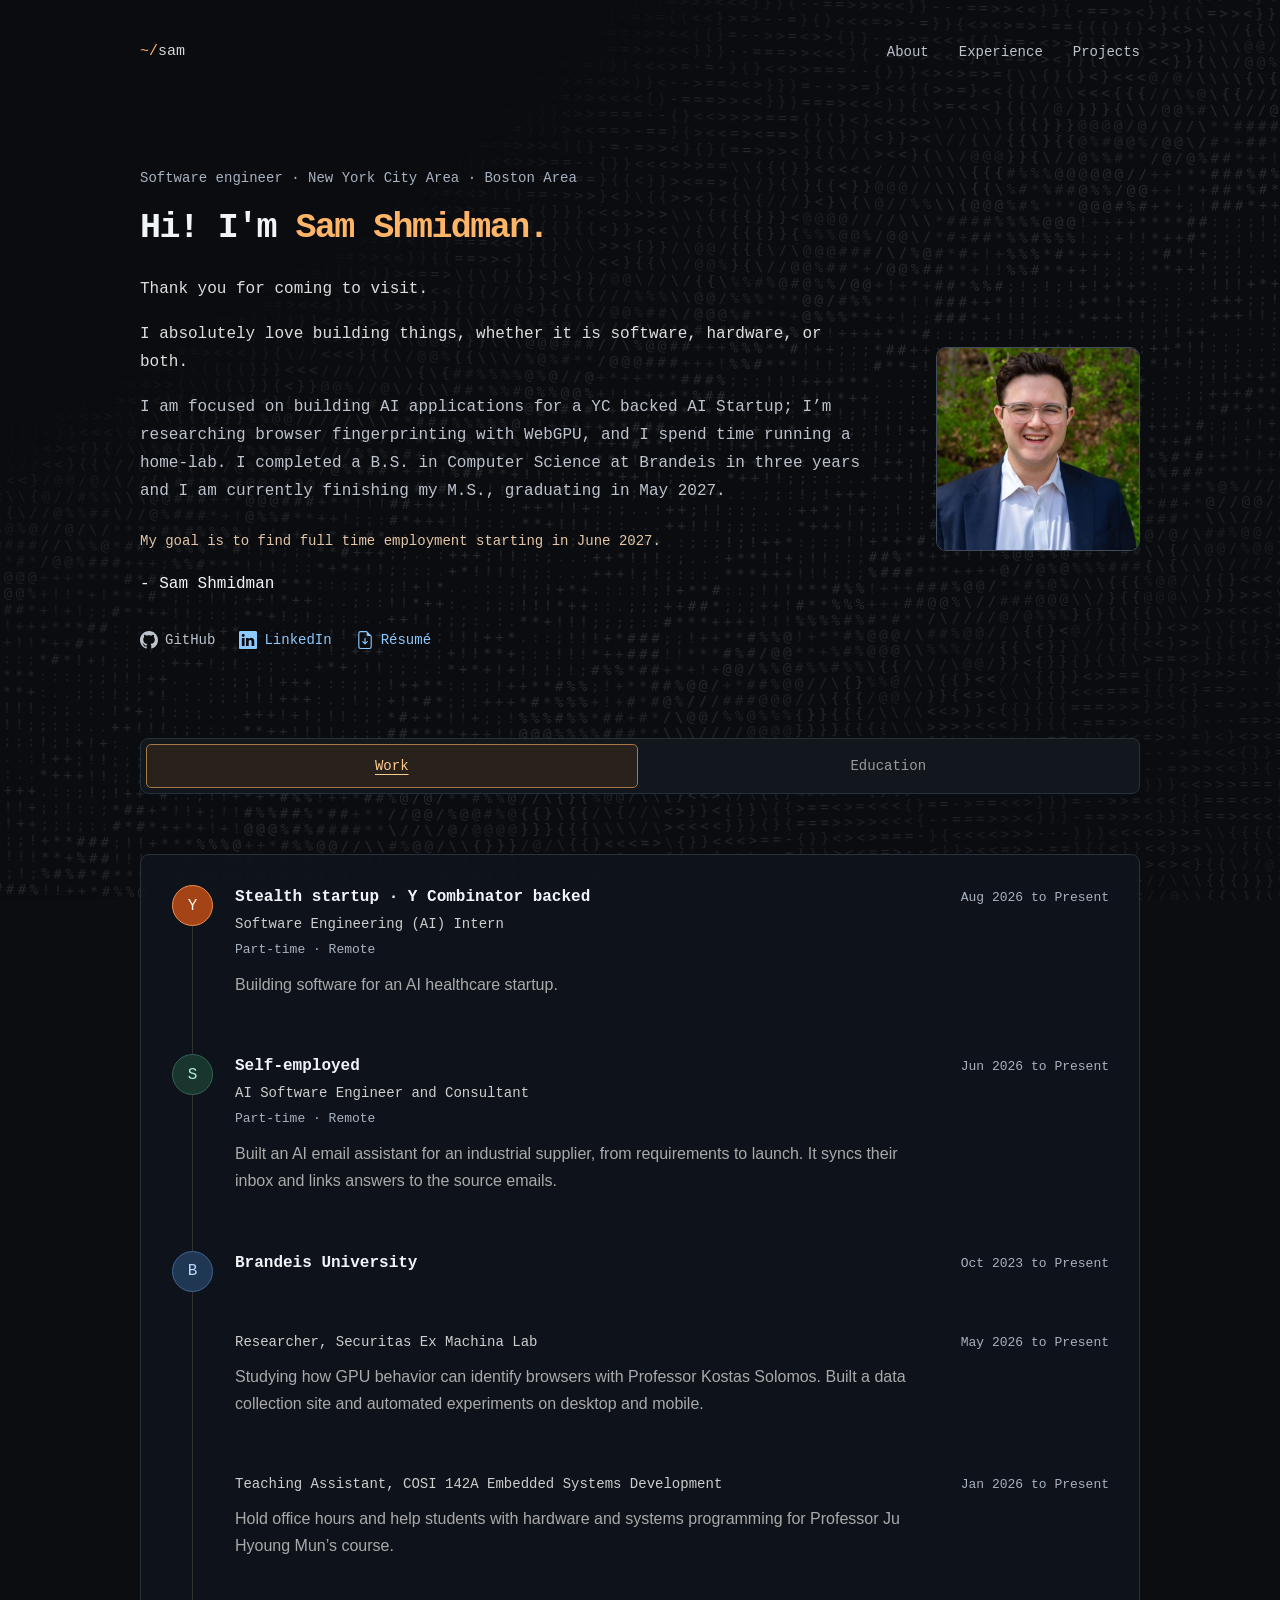
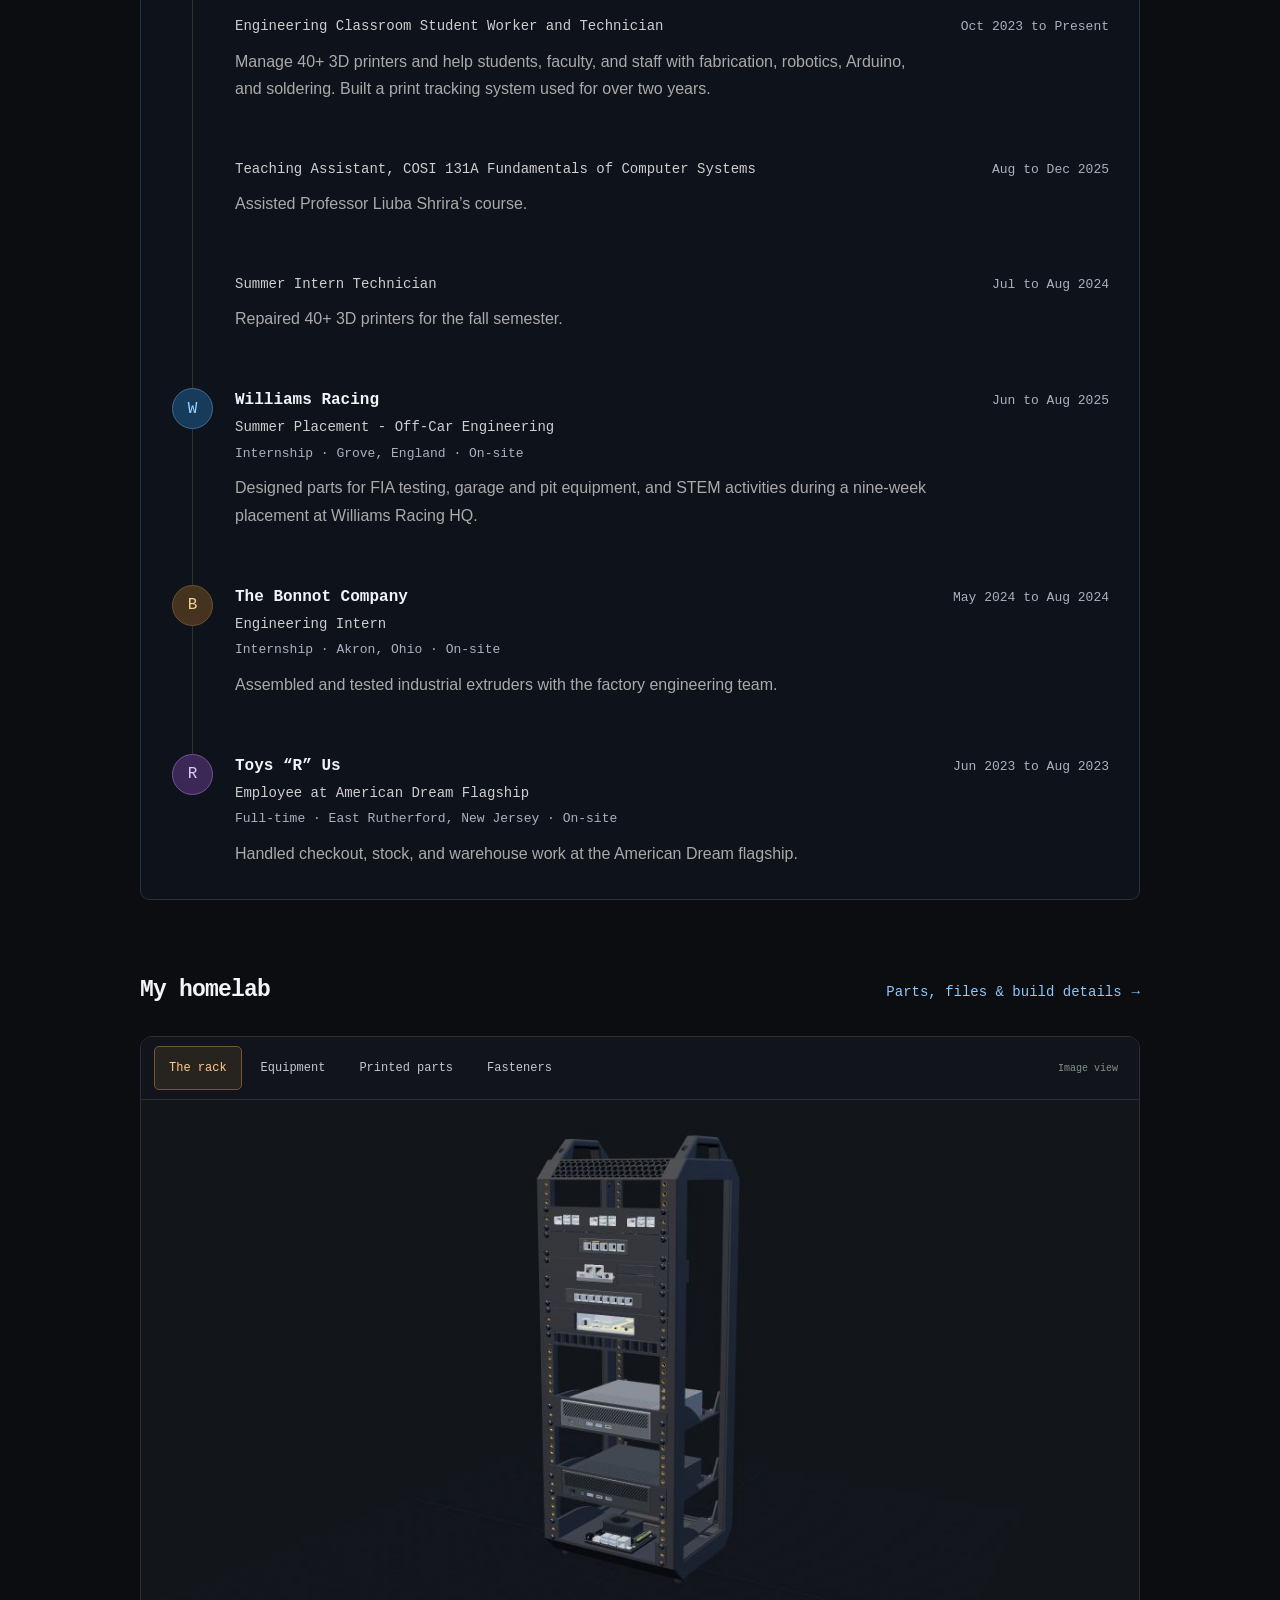
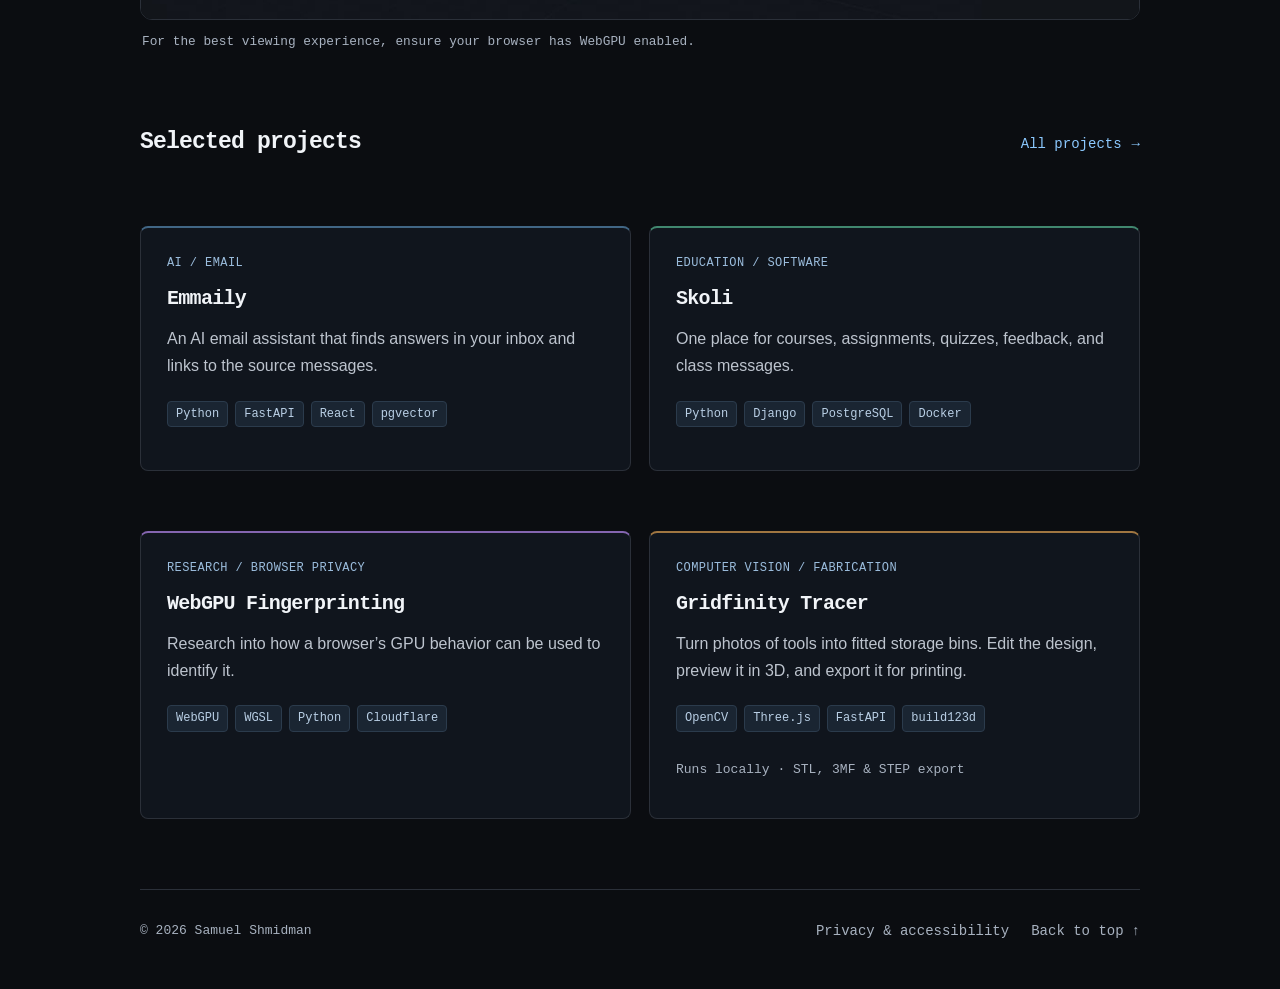
==== commit f996b78f: "Clean up image fallback and initialize WebGPU before checking assets" ====
--- a/index.html
+++ b/index.html
@@ -8,11 +8,11 @@
     <meta name="description" content="Samuel Shmidman builds AI applications, researches browser fingerprinting, and is completing an M.S. in Computer Science at Brandeis University." />
     <title>Samuel Shmidman · Software Engineer</title>
     <link rel="icon" type="image/svg+xml" href="./favicon.svg?v=machined-20260929">
-    <link rel="stylesheet" href="./styles.css" />
+    <link rel="stylesheet" href="./styles.css?v=image-8" />
     <script src="./reload.js"></script>
     <script type="module" src="./opening.js"></script>
     <script type="module" src="./site.js"></script>
-    <script type="module" src="./homelab-embed.js"></script>
+    <script type="module" src="./homelab-embed.js?v=image-8"></script>
     <script type="module" src="./profile-assets.js"></script>
     <script type="module" src="./ducks.js"></script>
   <meta name="referrer" content="no-referrer">
@@ -131,7 +131,8 @@
 
         <section id="homelab" class="homelab section" aria-labelledby="homelab-title">
           <div class="section-heading"><h2 id="homelab-title">My homelab</h2><a class="section-link" href="./projects/homelab/">Parts, files &amp; build details <span aria-hidden="true">→</span></a></div>
-          <iframe class="homelab-embed" src="./projects/homelab/explorer/?embed=1&amp;v=copy-7" title="Interactive homelab rack explorer" loading="lazy" allow="fullscreen" referrerpolicy="no-referrer"></iframe>
+          <iframe class="homelab-embed" src="./projects/homelab/explorer/?embed=1&amp;v=image-8" title="Interactive homelab rack explorer" loading="lazy" allow="fullscreen" referrerpolicy="no-referrer"></iframe>
+          <p class="homelab-note">For the best viewing experience, ensure your browser has WebGPU enabled.</p>
           <noscript><p><a href="./projects/homelab/">View the homelab project and downloads</a></p></noscript>
         </section>
 
--- a/styles.css
+++ b/styles.css
@@ -213,3 +213,5 @@
 .profile-links .resume-link.is-available { color: var(--link); cursor: pointer; }
 
 .homelab-embed{display:block;width:100%;height:785px;border:1px solid var(--line);border-radius:12px;background:#11151b}.homelab .section-heading{margin-bottom:22px}@media(max-width:720px){.homelab-embed{height:680px}}
+
+.homelab-note{margin:12px 2px 0;color:var(--muted);font-size:.8rem;line-height:1.6}
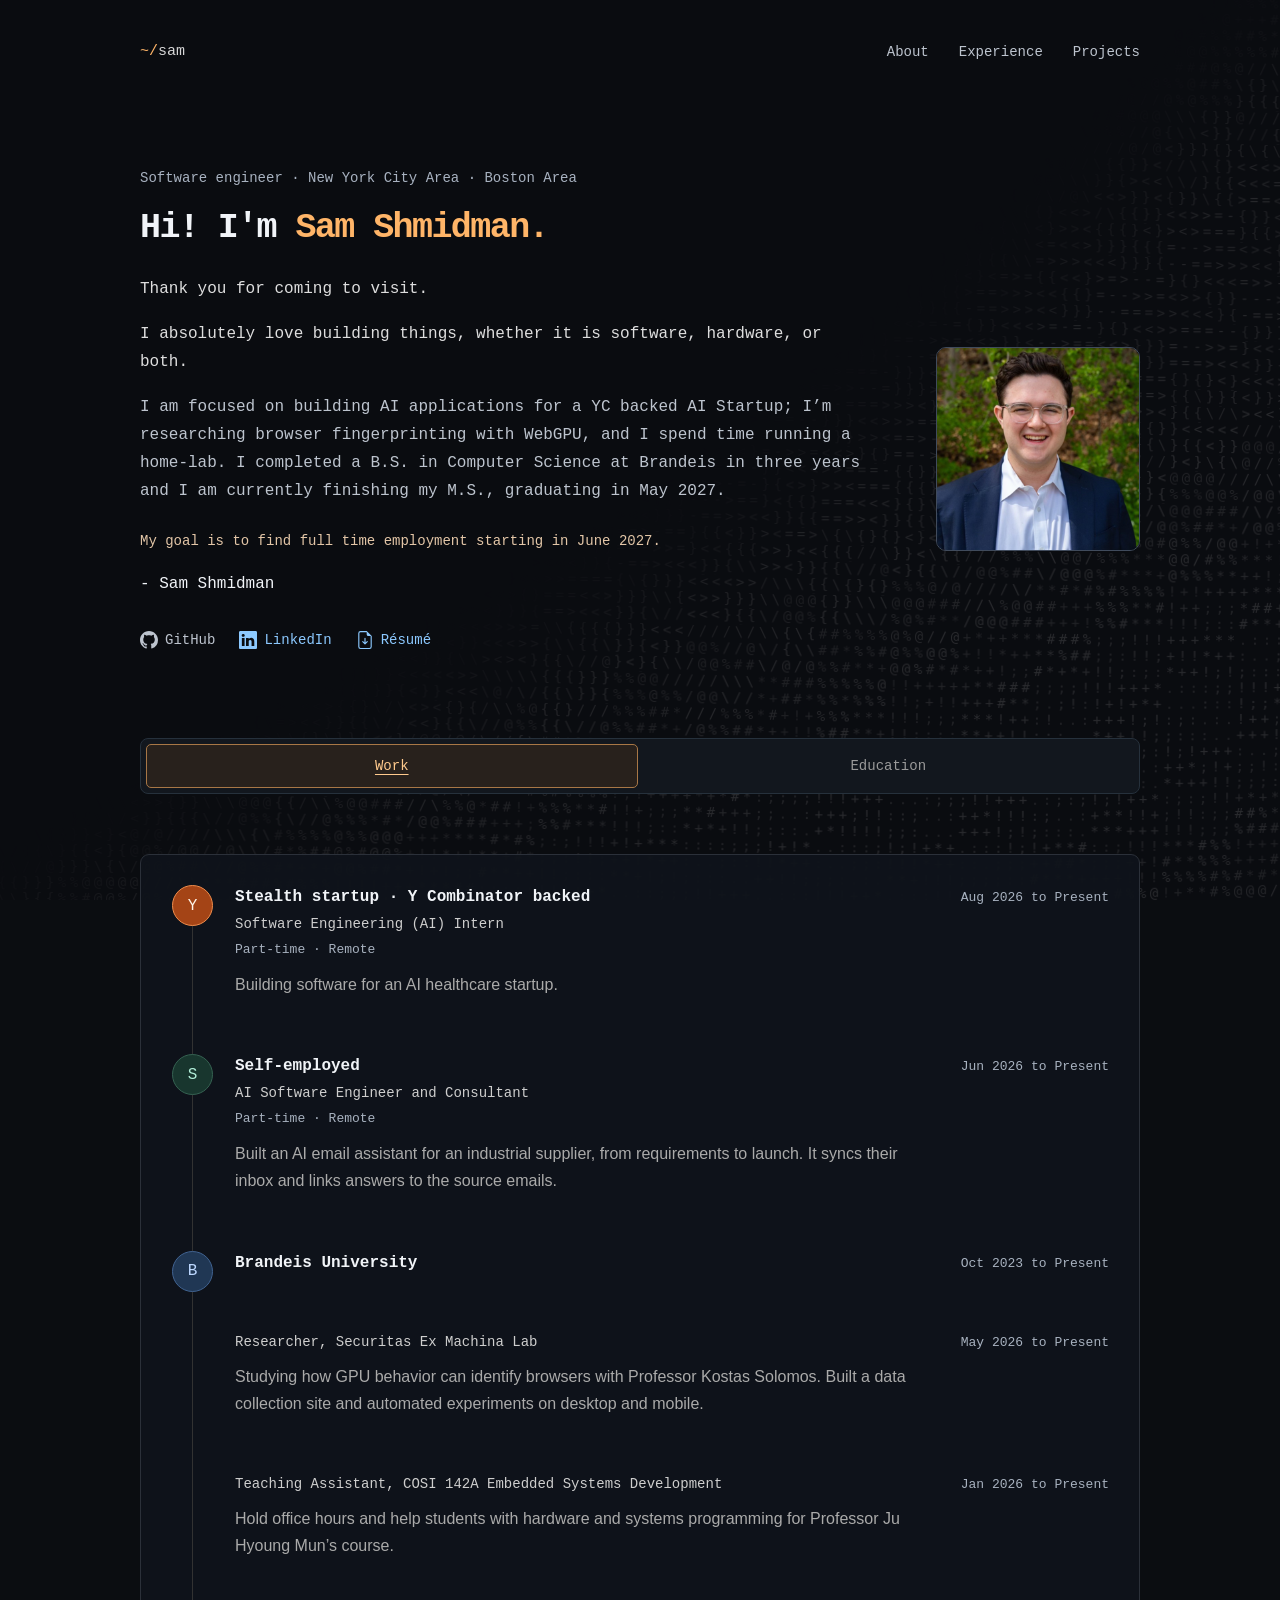
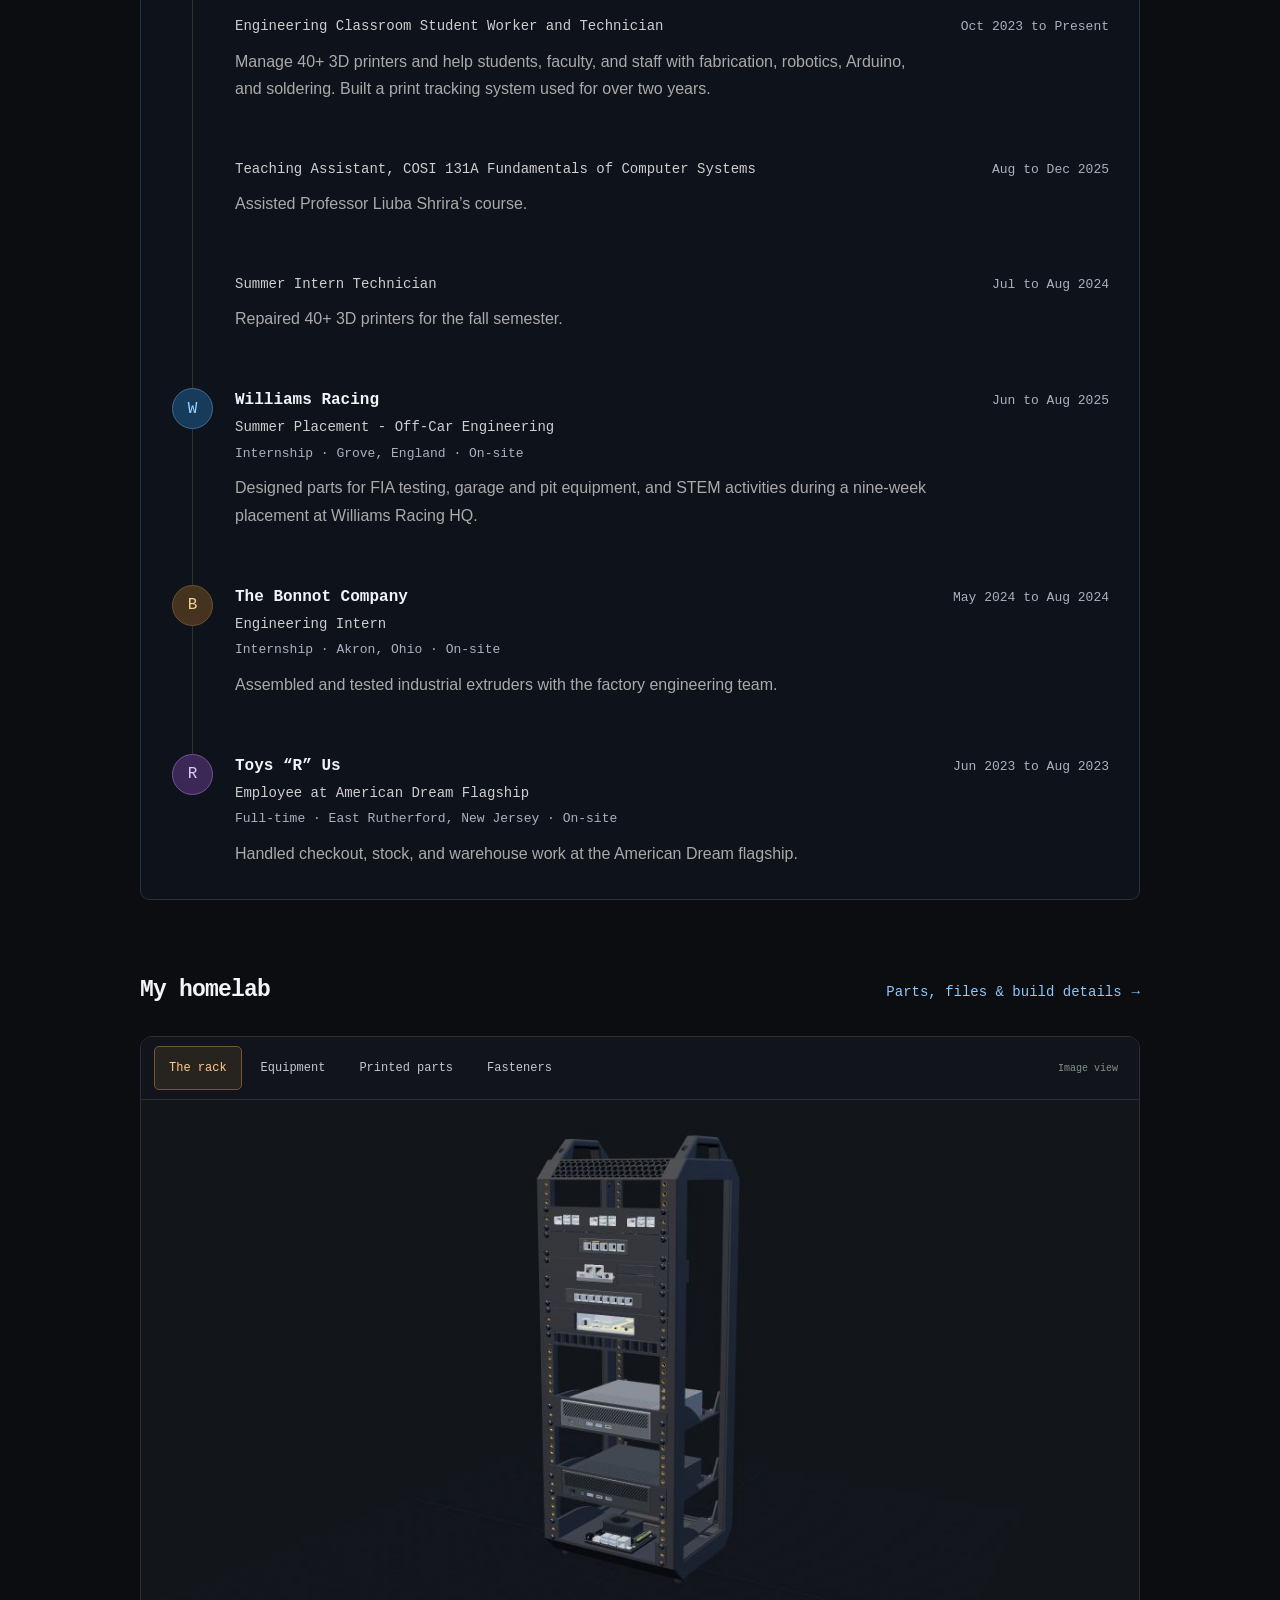
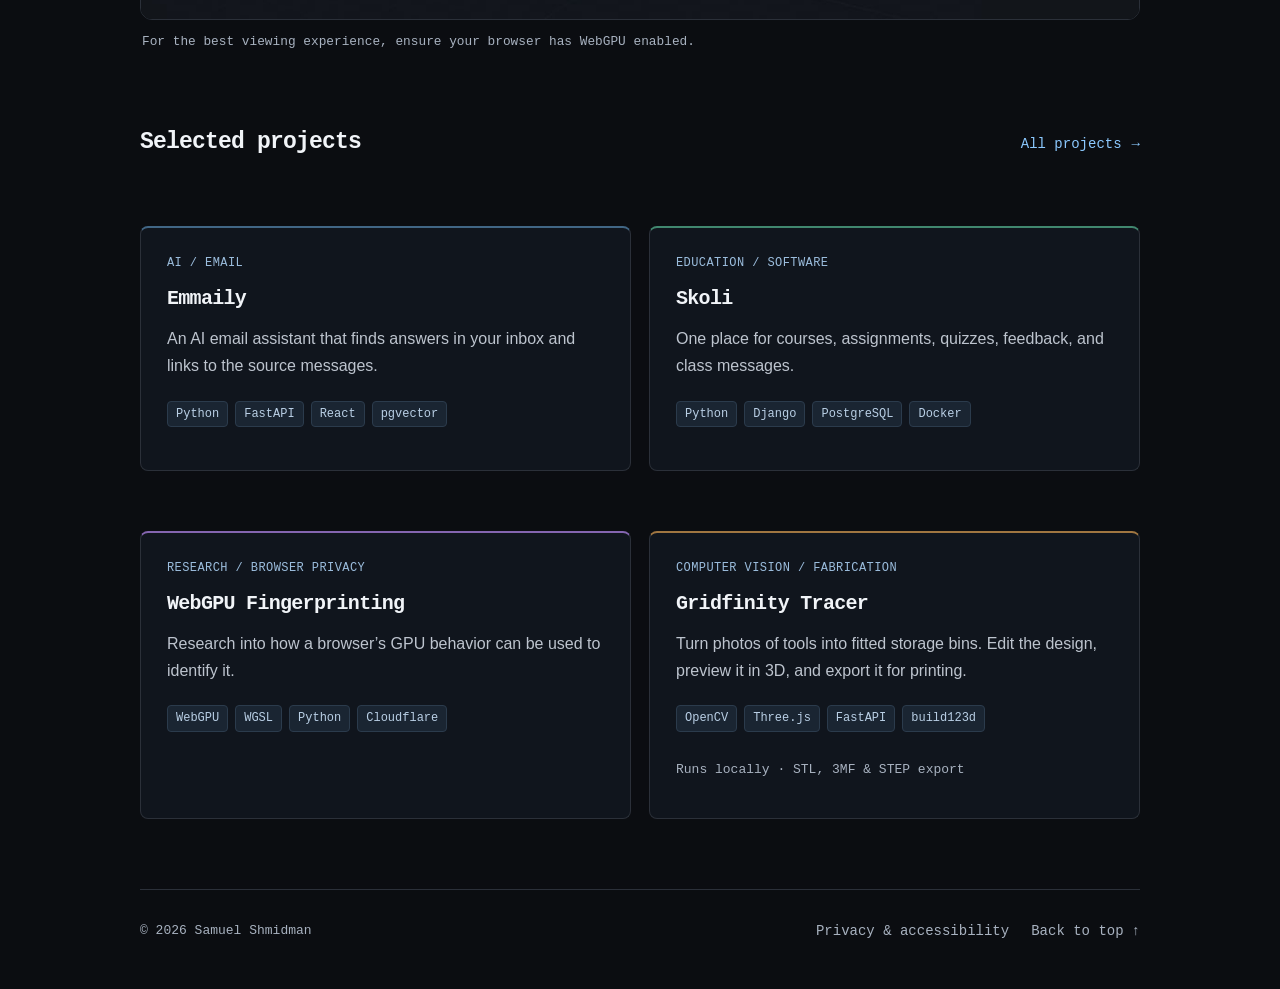
==== commit 5383b9d2: "Deploy homelab model assets and recover iframe sizing in Safari" ====
--- a/index.html
+++ b/index.html
@@ -8,11 +8,11 @@
     <meta name="description" content="Samuel Shmidman builds AI applications, researches browser fingerprinting, and is completing an M.S. in Computer Science at Brandeis University." />
     <title>Samuel Shmidman · Software Engineer</title>
     <link rel="icon" type="image/svg+xml" href="./favicon.svg?v=machined-20260929">
-    <link rel="stylesheet" href="./styles.css?v=image-8" />
+    <link rel="stylesheet" href="./styles.css?v=live-9" />
     <script src="./reload.js"></script>
     <script type="module" src="./opening.js"></script>
     <script type="module" src="./site.js"></script>
-    <script type="module" src="./homelab-embed.js?v=image-8"></script>
+    <script defer src="./homelab-embed.js?v=live-9"></script>
     <script type="module" src="./profile-assets.js"></script>
     <script type="module" src="./ducks.js"></script>
   <meta name="referrer" content="no-referrer">
@@ -131,7 +131,7 @@
 
         <section id="homelab" class="homelab section" aria-labelledby="homelab-title">
           <div class="section-heading"><h2 id="homelab-title">My homelab</h2><a class="section-link" href="./projects/homelab/">Parts, files &amp; build details <span aria-hidden="true">→</span></a></div>
-          <iframe class="homelab-embed" src="./projects/homelab/explorer/?embed=1&amp;v=image-8" title="Interactive homelab rack explorer" loading="lazy" allow="fullscreen" referrerpolicy="no-referrer"></iframe>
+          <iframe class="homelab-embed" src="./projects/homelab/explorer/?embed=1&amp;v=live-9" title="Interactive homelab rack explorer" loading="lazy" allow="fullscreen" referrerpolicy="no-referrer"></iframe>
           <p class="homelab-note">For the best viewing experience, ensure your browser has WebGPU enabled.</p>
           <noscript><p><a href="./projects/homelab/">View the homelab project and downloads</a></p></noscript>
         </section>
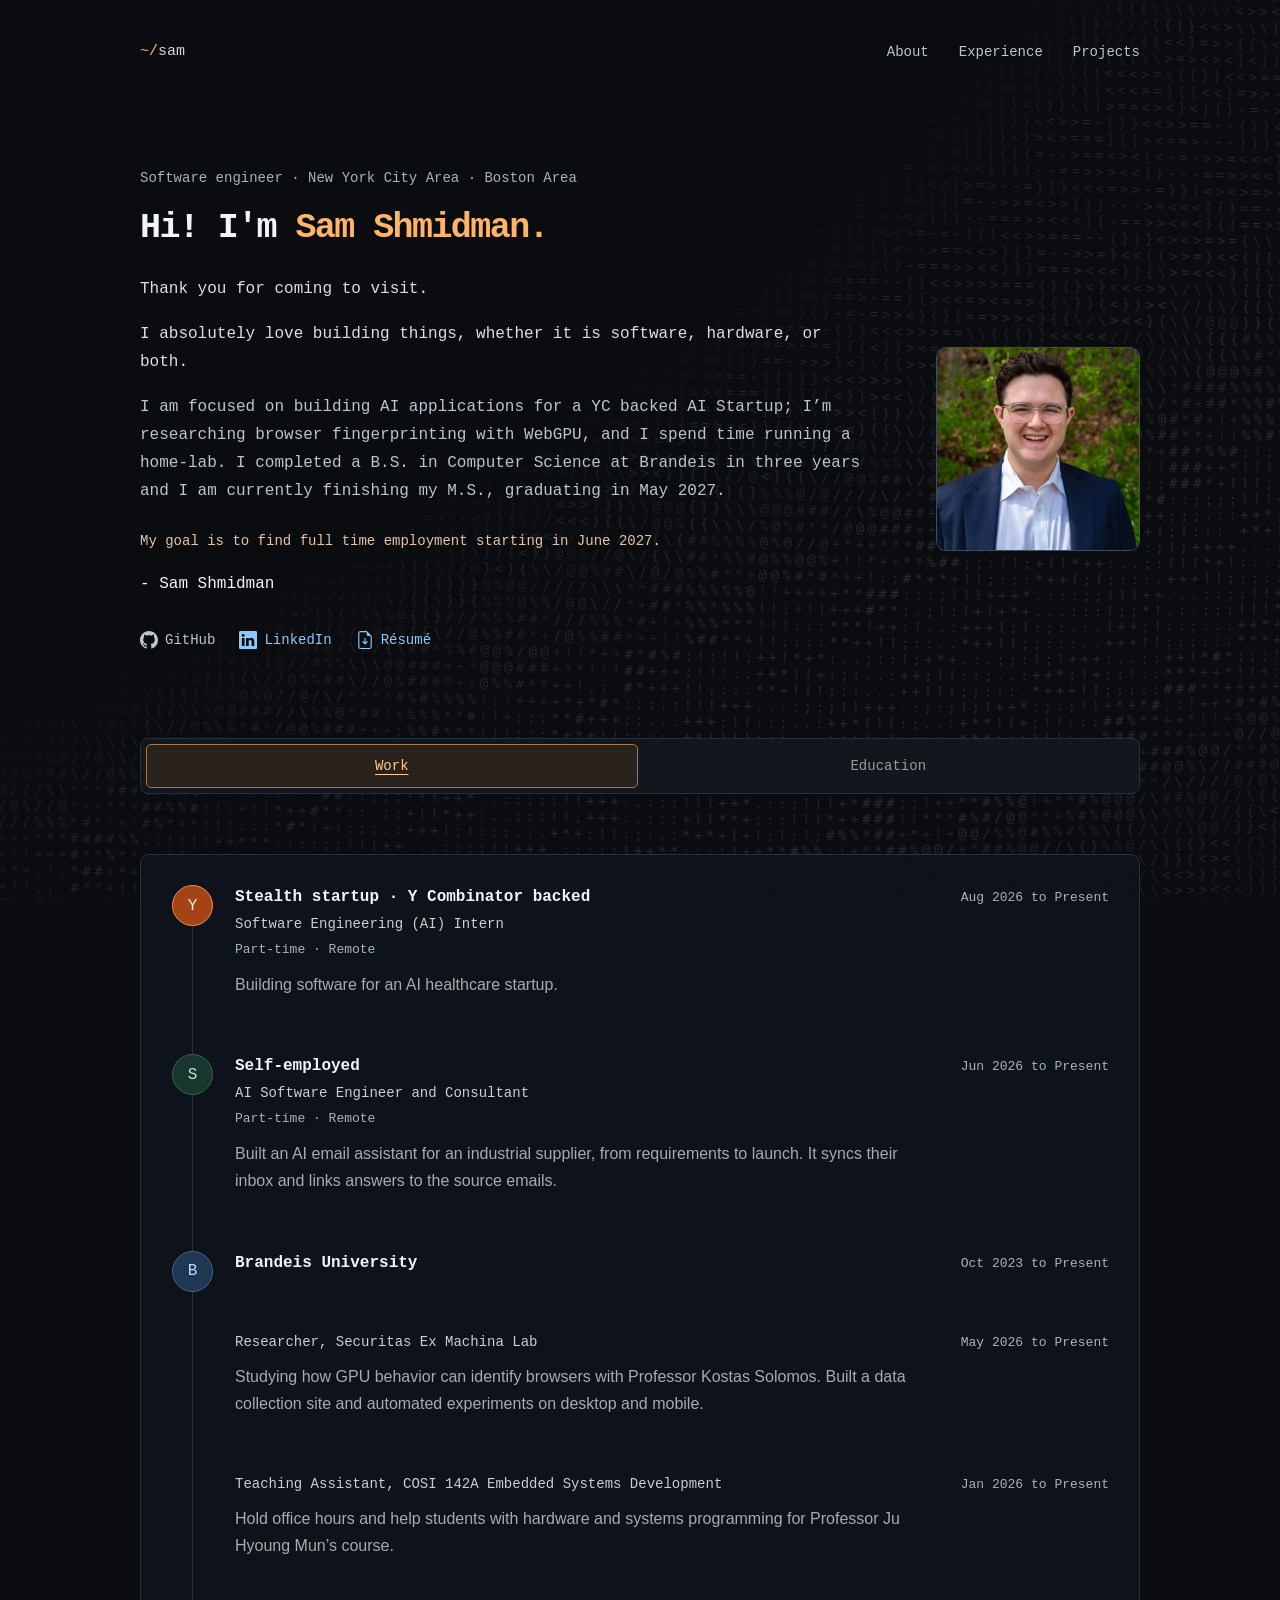
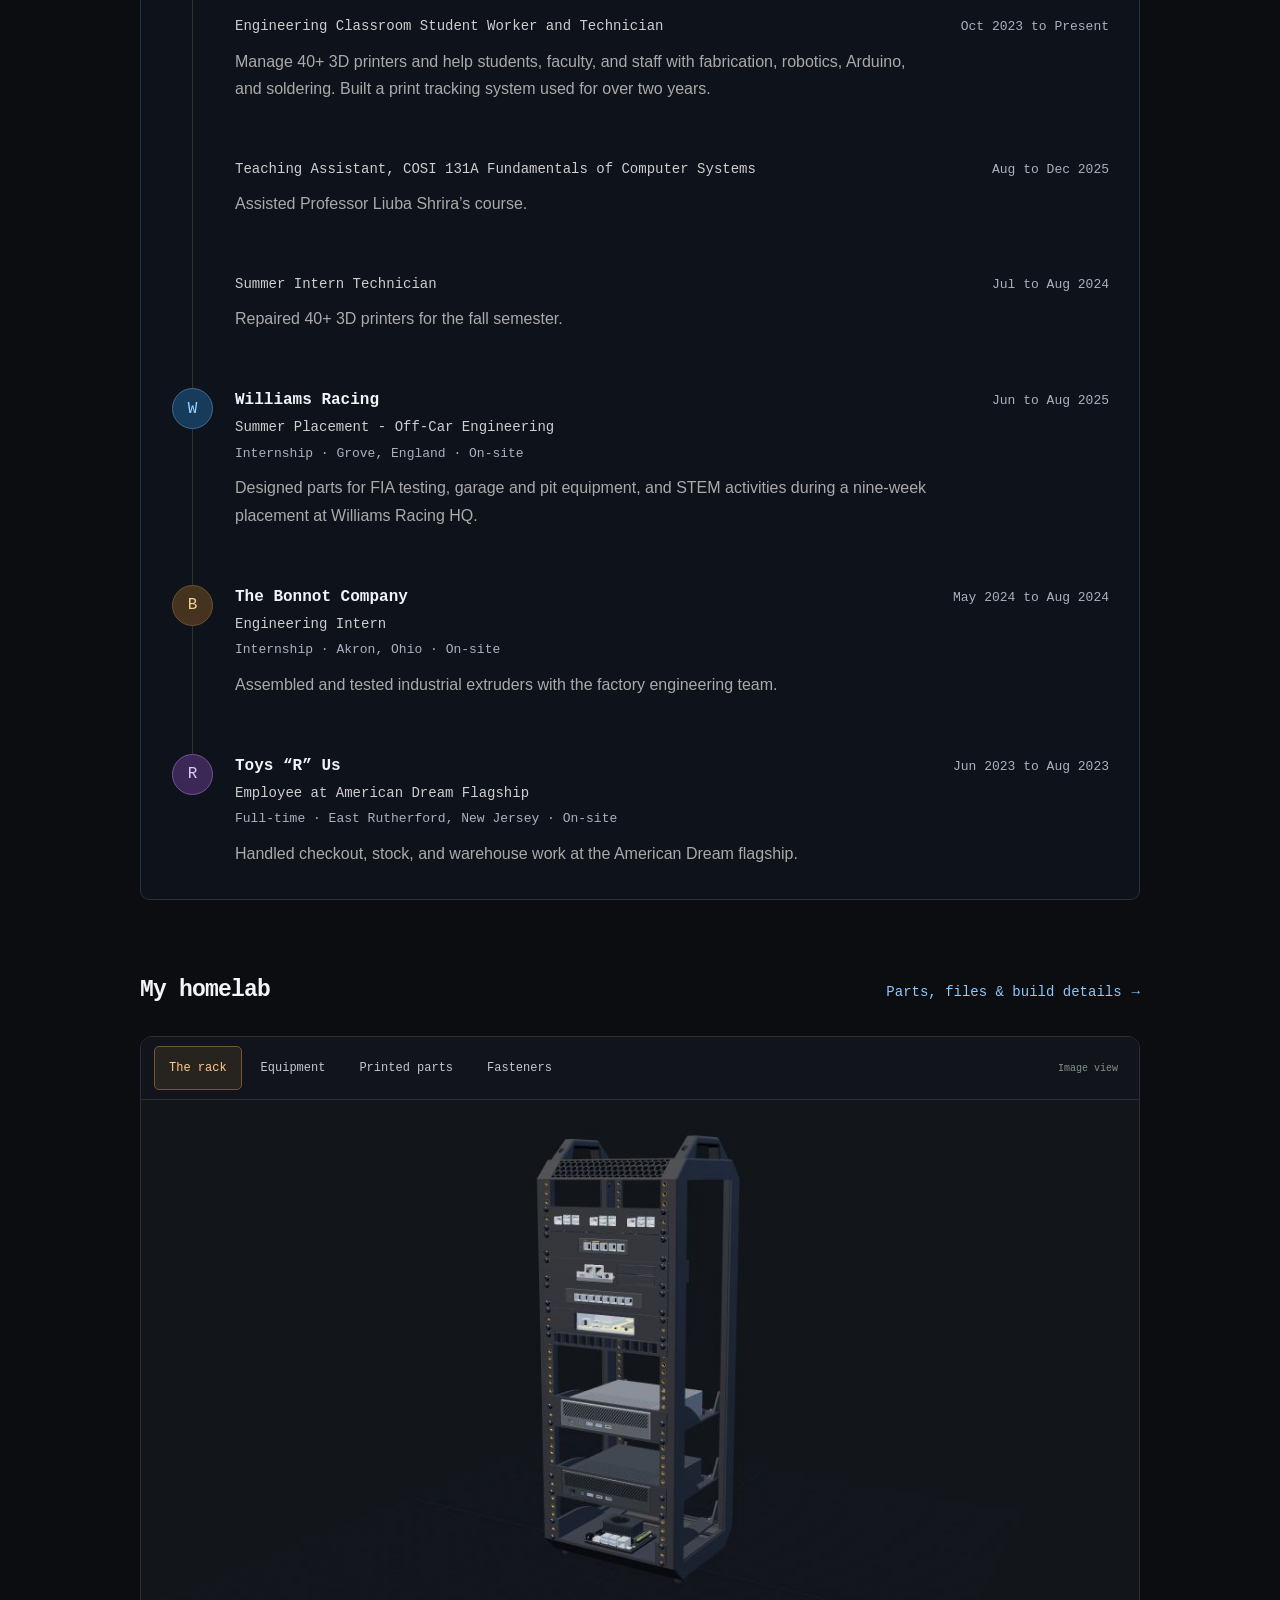
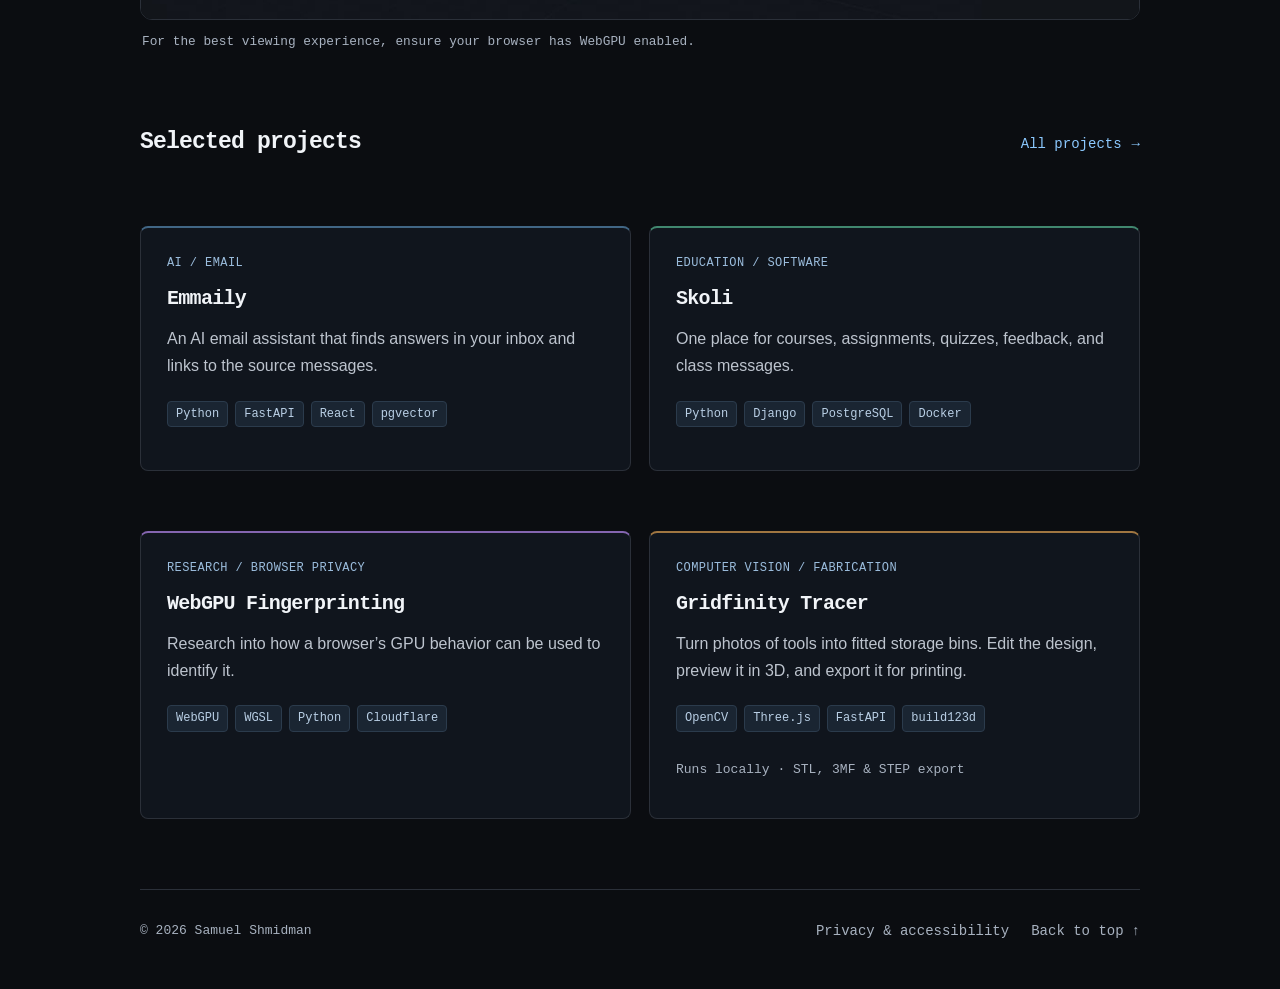
==== commit 344c7850: "Hide WebGPU guidance when the live renderer is available" ====
--- a/index.html
+++ b/index.html
@@ -8,11 +8,11 @@
     <meta name="description" content="Samuel Shmidman builds AI applications, researches browser fingerprinting, and is completing an M.S. in Computer Science at Brandeis University." />
     <title>Samuel Shmidman · Software Engineer</title>
     <link rel="icon" type="image/svg+xml" href="./favicon.svg?v=machined-20260929">
-    <link rel="stylesheet" href="./styles.css?v=live-9" />
+    <link rel="stylesheet" href="./styles.css?v=note-10" />
     <script src="./reload.js"></script>
     <script type="module" src="./opening.js"></script>
     <script type="module" src="./site.js"></script>
-    <script defer src="./homelab-embed.js?v=live-9"></script>
+    <script defer src="./homelab-embed.js?v=note-10"></script>
     <script type="module" src="./profile-assets.js"></script>
     <script type="module" src="./ducks.js"></script>
   <meta name="referrer" content="no-referrer">
@@ -131,8 +131,8 @@
 
         <section id="homelab" class="homelab section" aria-labelledby="homelab-title">
           <div class="section-heading"><h2 id="homelab-title">My homelab</h2><a class="section-link" href="./projects/homelab/">Parts, files &amp; build details <span aria-hidden="true">→</span></a></div>
-          <iframe class="homelab-embed" src="./projects/homelab/explorer/?embed=1&amp;v=live-9" title="Interactive homelab rack explorer" loading="lazy" allow="fullscreen" referrerpolicy="no-referrer"></iframe>
-          <p class="homelab-note">For the best viewing experience, ensure your browser has WebGPU enabled.</p>
+          <iframe class="homelab-embed" src="./projects/homelab/explorer/?embed=1&amp;v=note-10" title="Interactive homelab rack explorer" loading="lazy" allow="fullscreen" referrerpolicy="no-referrer"></iframe>
+          <p class="homelab-note" hidden>For the best viewing experience, ensure your browser has WebGPU enabled.</p>
           <noscript><p><a href="./projects/homelab/">View the homelab project and downloads</a></p></noscript>
         </section>
 
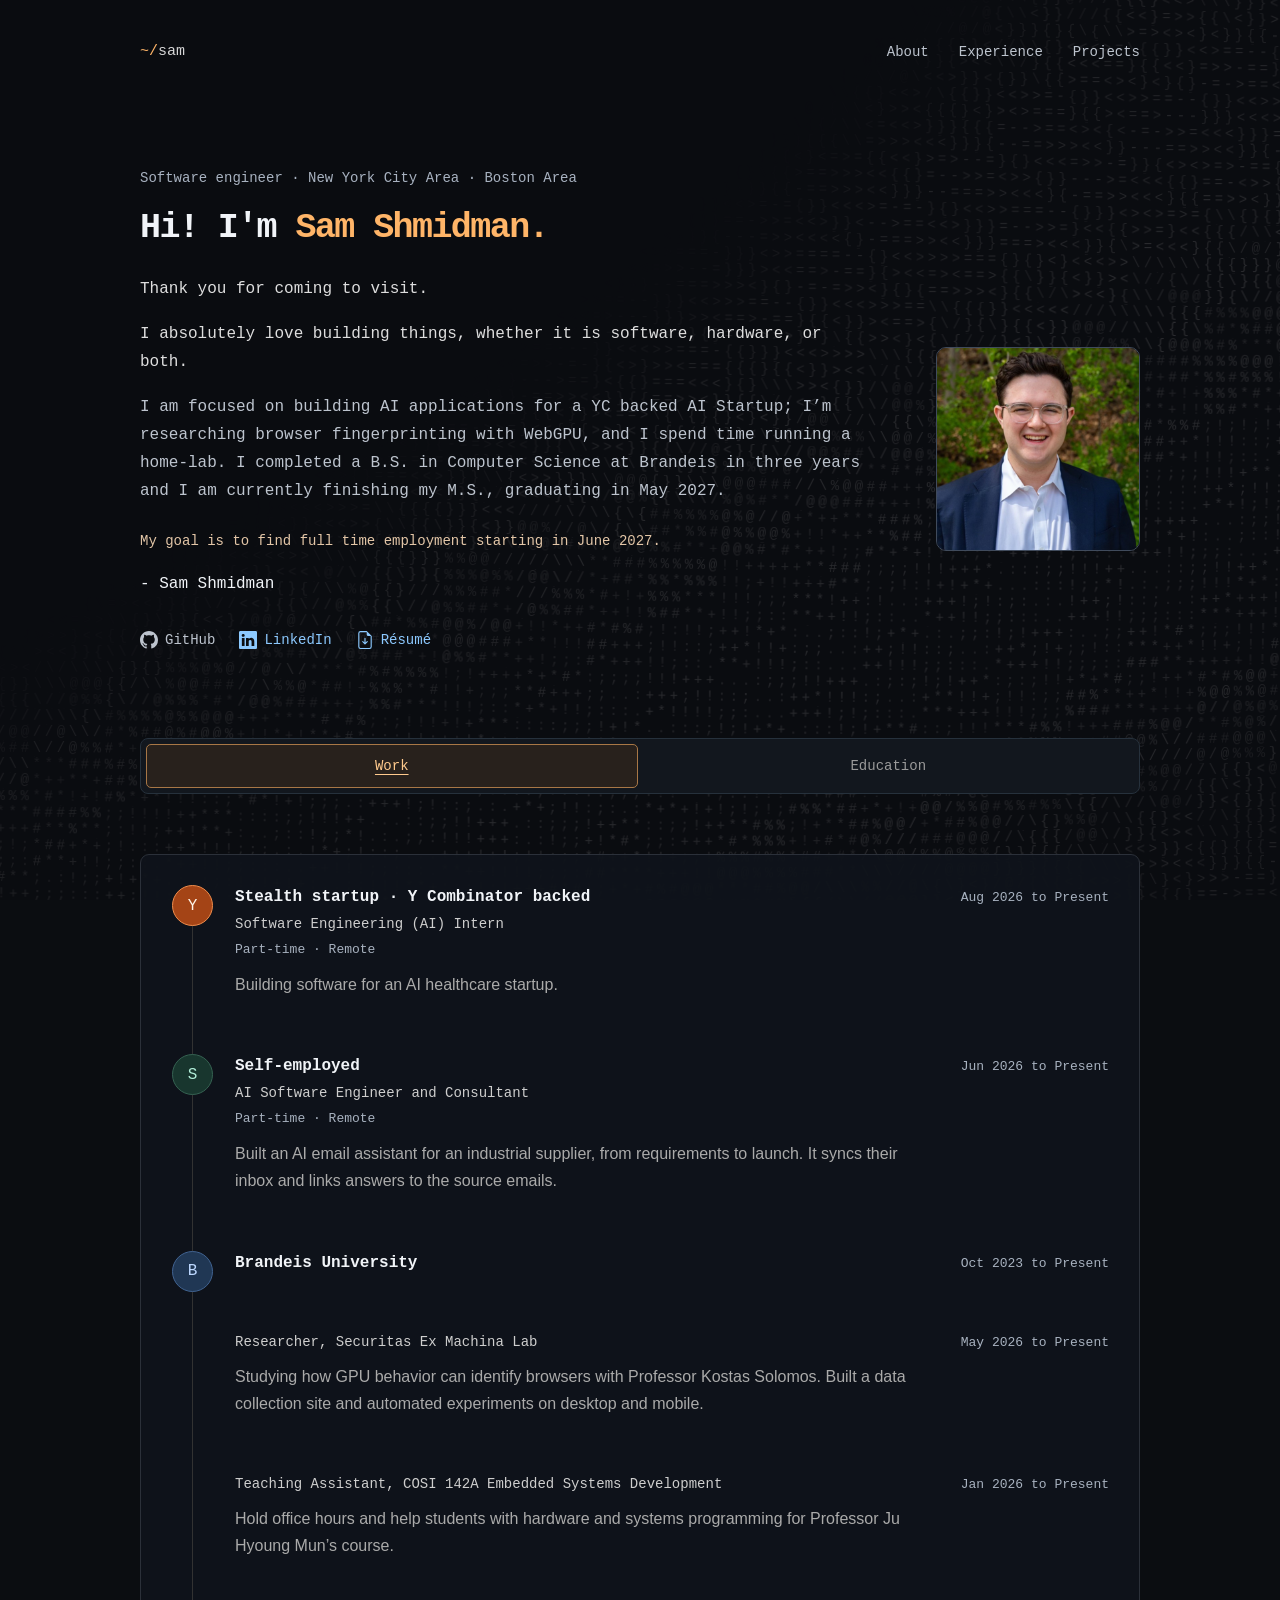
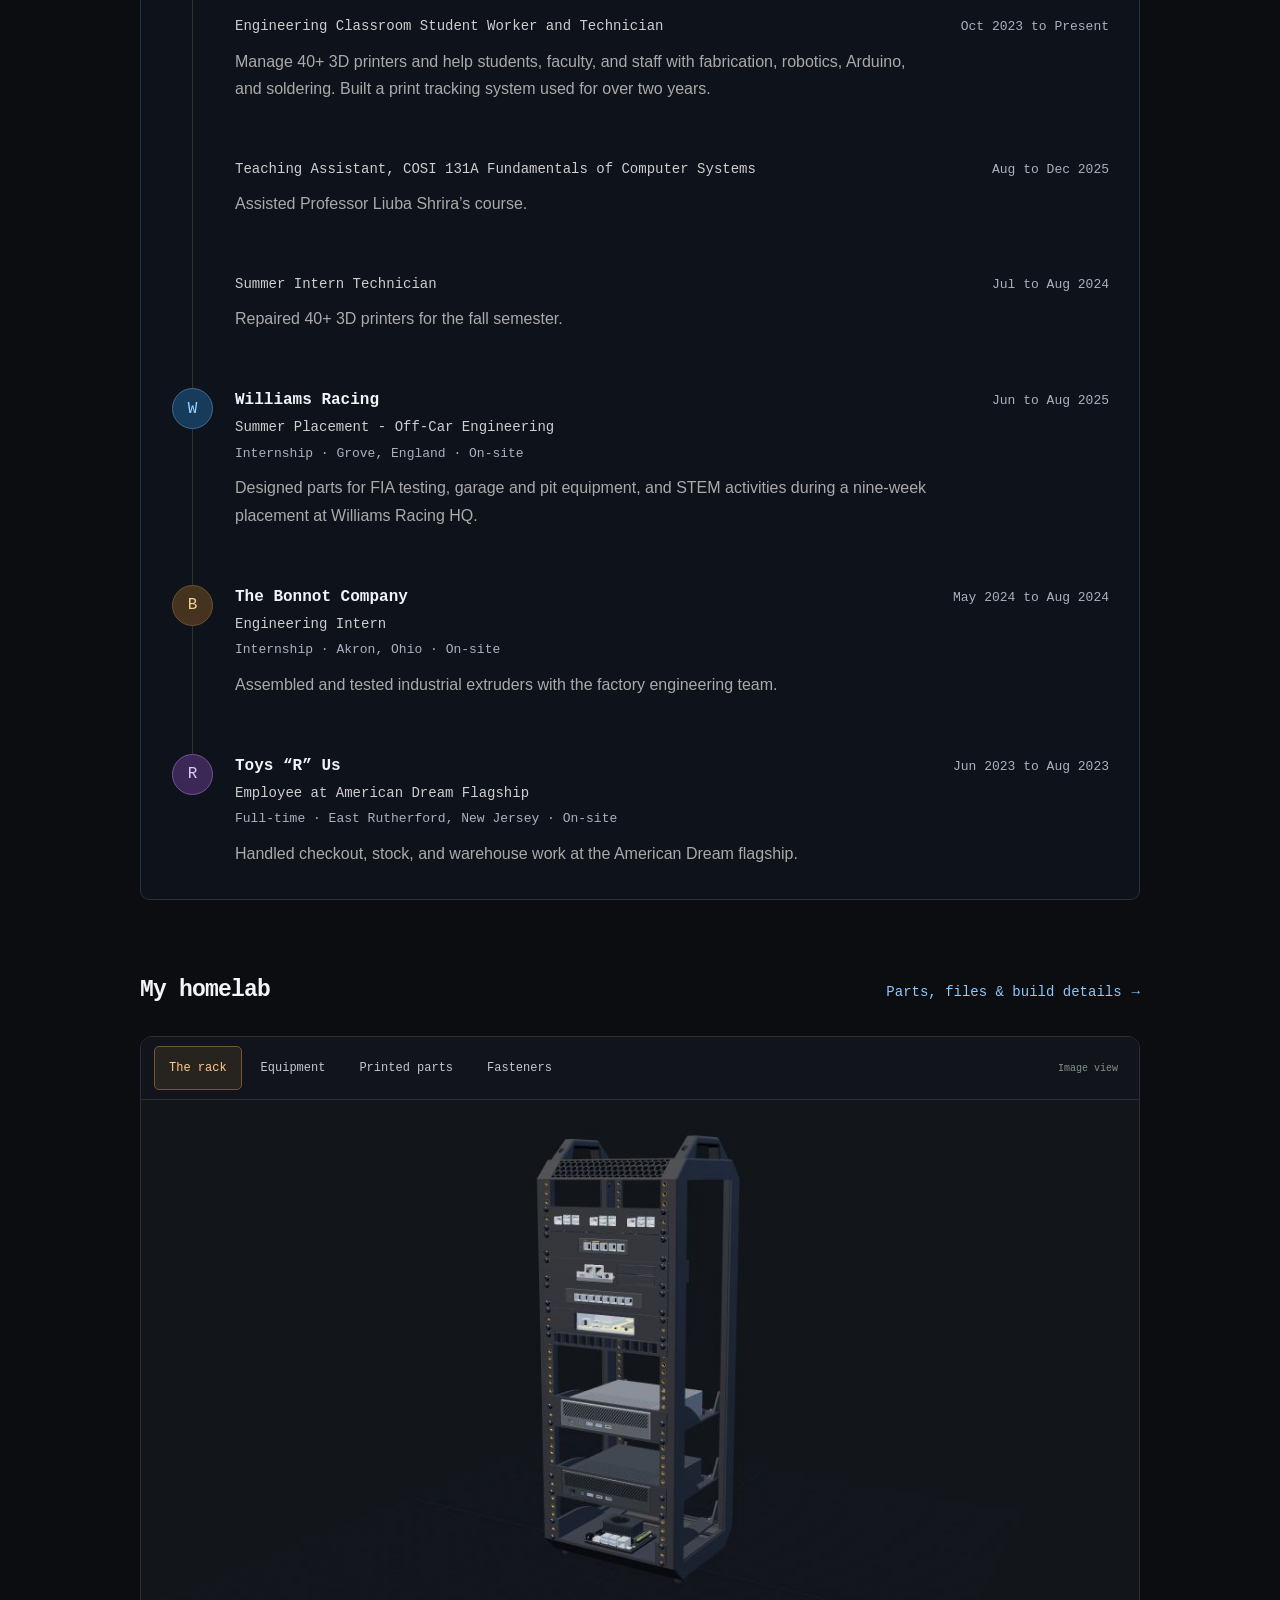
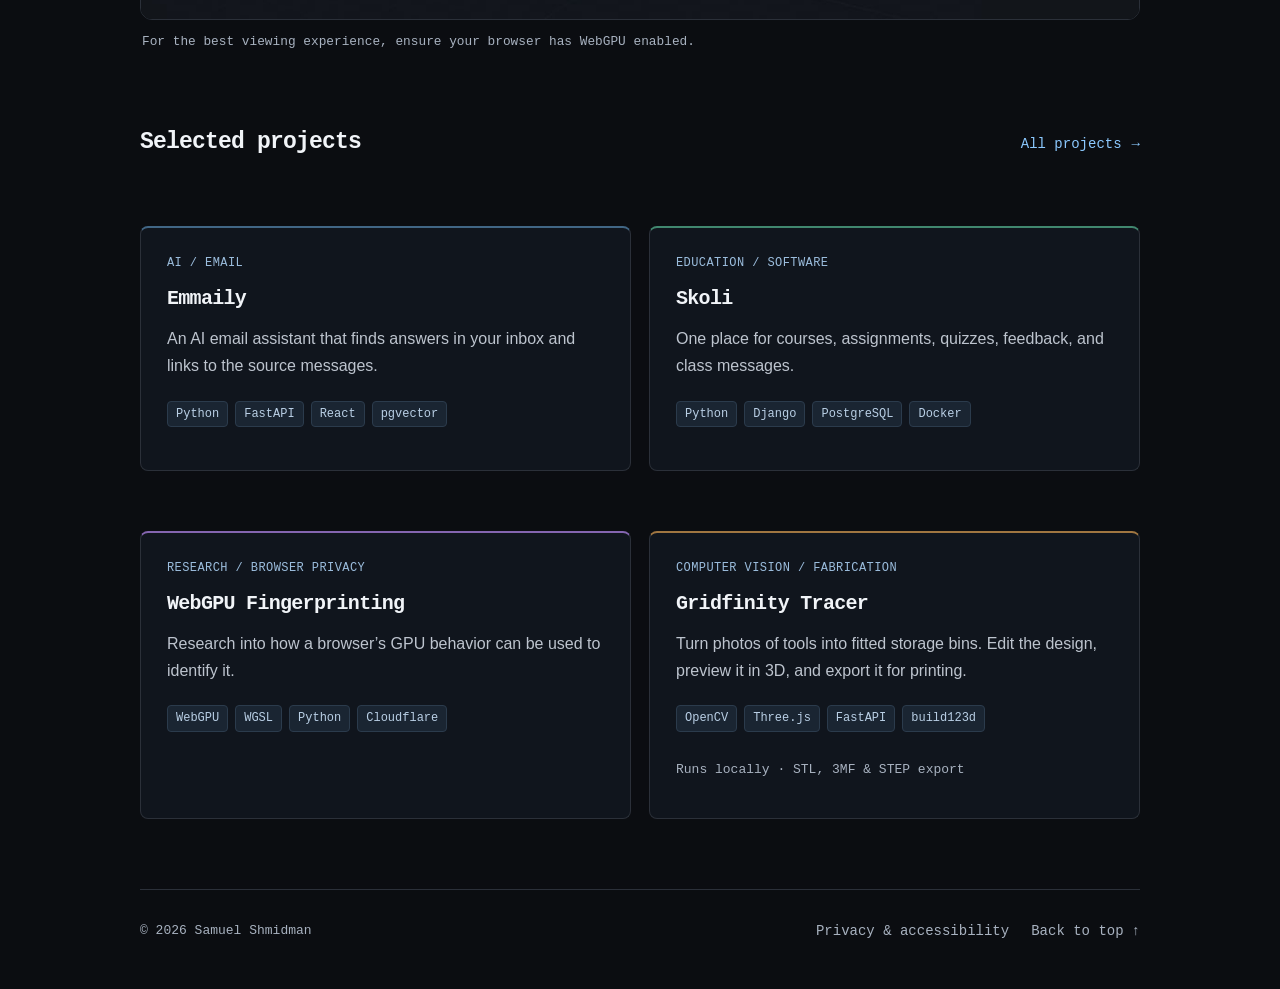
==== commit c4b49192: "Portfolio maintenance: social meta tags, sitemap, Gridfinity link, README fix - Add canonical link, " ====
--- a/index.html
+++ b/index.html
@@ -7,6 +7,15 @@
     <meta name="theme-color" content="#0b0d11" />
     <meta name="description" content="Samuel Shmidman builds AI applications, researches browser fingerprinting, and is completing an M.S. in Computer Science at Brandeis University." />
     <title>Samuel Shmidman · Software Engineer</title>
+    <link rel="canonical" href="https://portfolio.shmiditech.com/">
+    <meta property="og:type" content="website">
+    <meta property="og:url" content="https://portfolio.shmiditech.com/">
+    <meta property="og:title" content="Samuel Shmidman · Software Engineer">
+    <meta property="og:description" content="Samuel Shmidman builds AI applications, researches browser fingerprinting, and is completing an M.S. in Computer Science at Brandeis University.">
+    <meta property="og:image" content="https://portfolio.shmiditech.com/assets/samuel-shmidman.png">
+    <meta property="og:image:alt" content="Samuel Shmidman">
+    <meta property="og:site_name" content="Samuel Shmidman">
+    <meta name="twitter:card" content="summary">
     <link rel="icon" type="image/svg+xml" href="./favicon.svg?v=machined-20260929">
     <link rel="stylesheet" href="./styles.css?v=note-10" />
     <script src="./reload.js"></script>
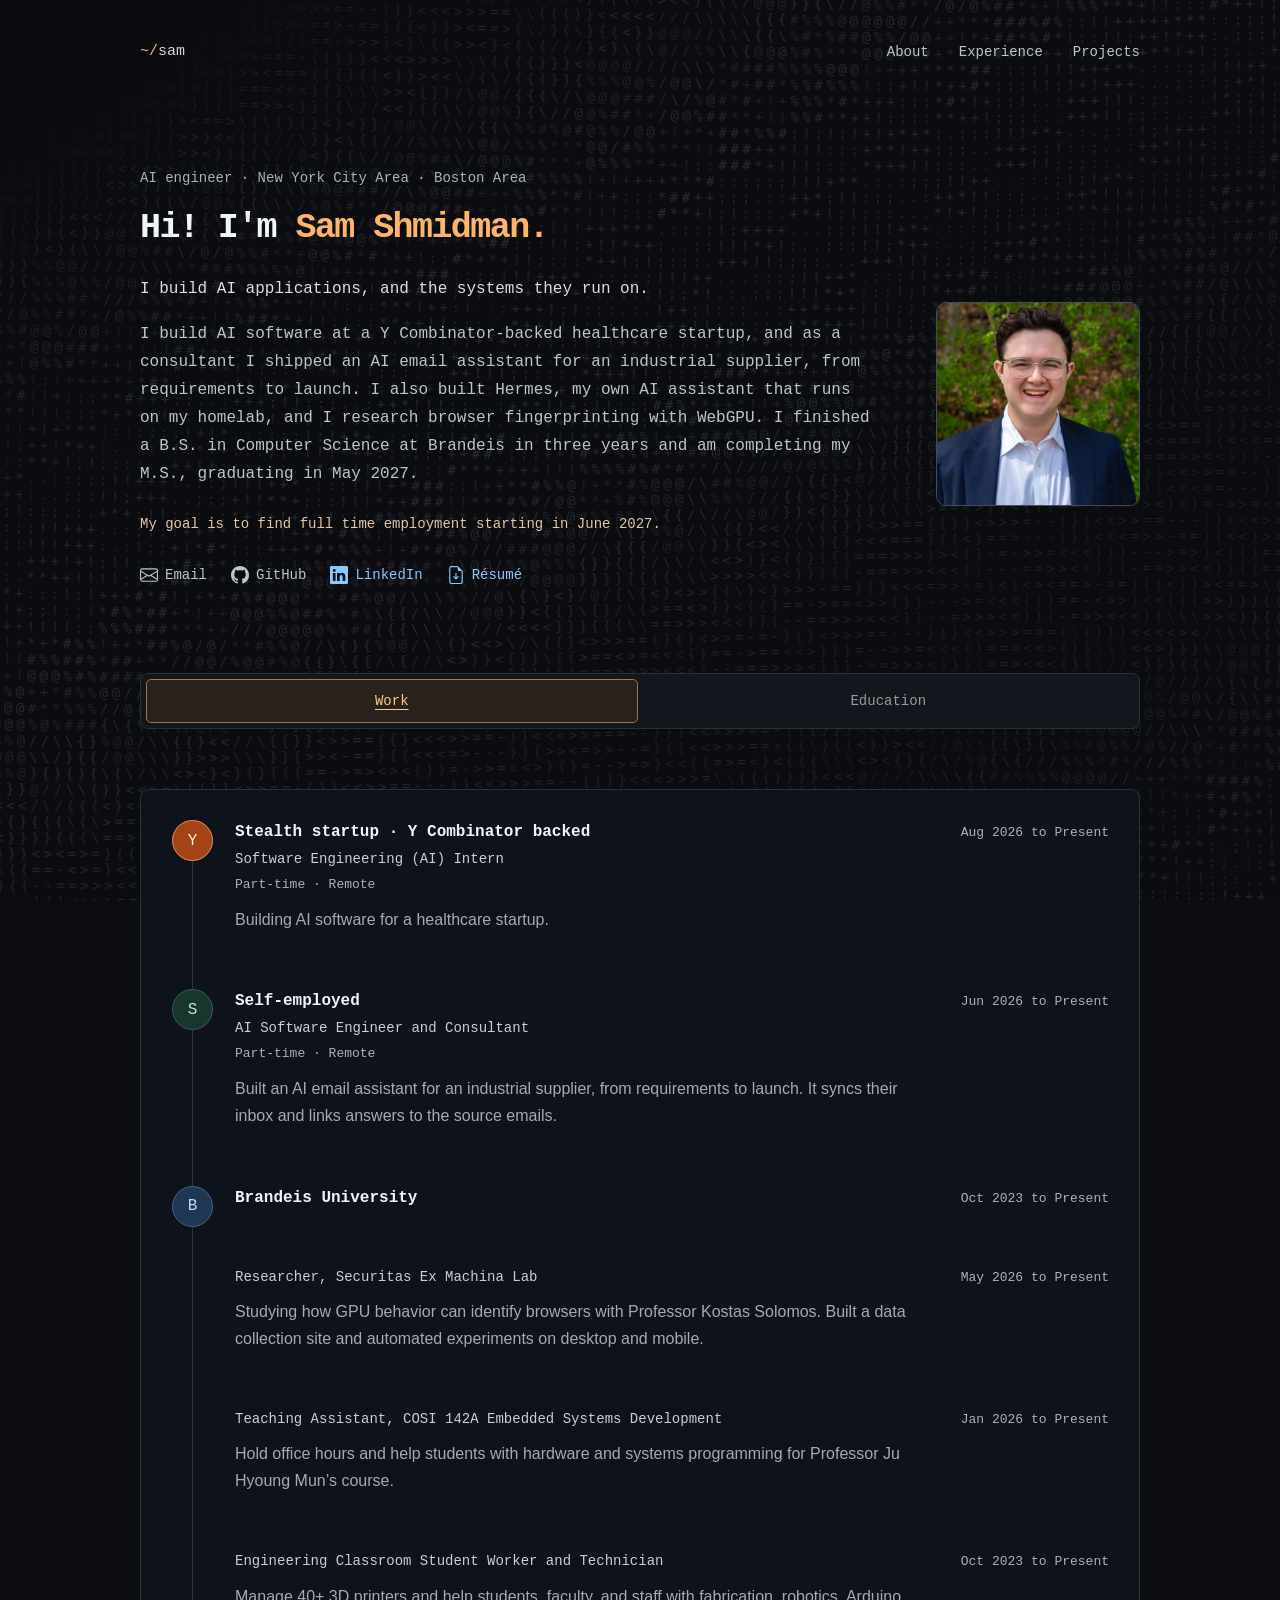
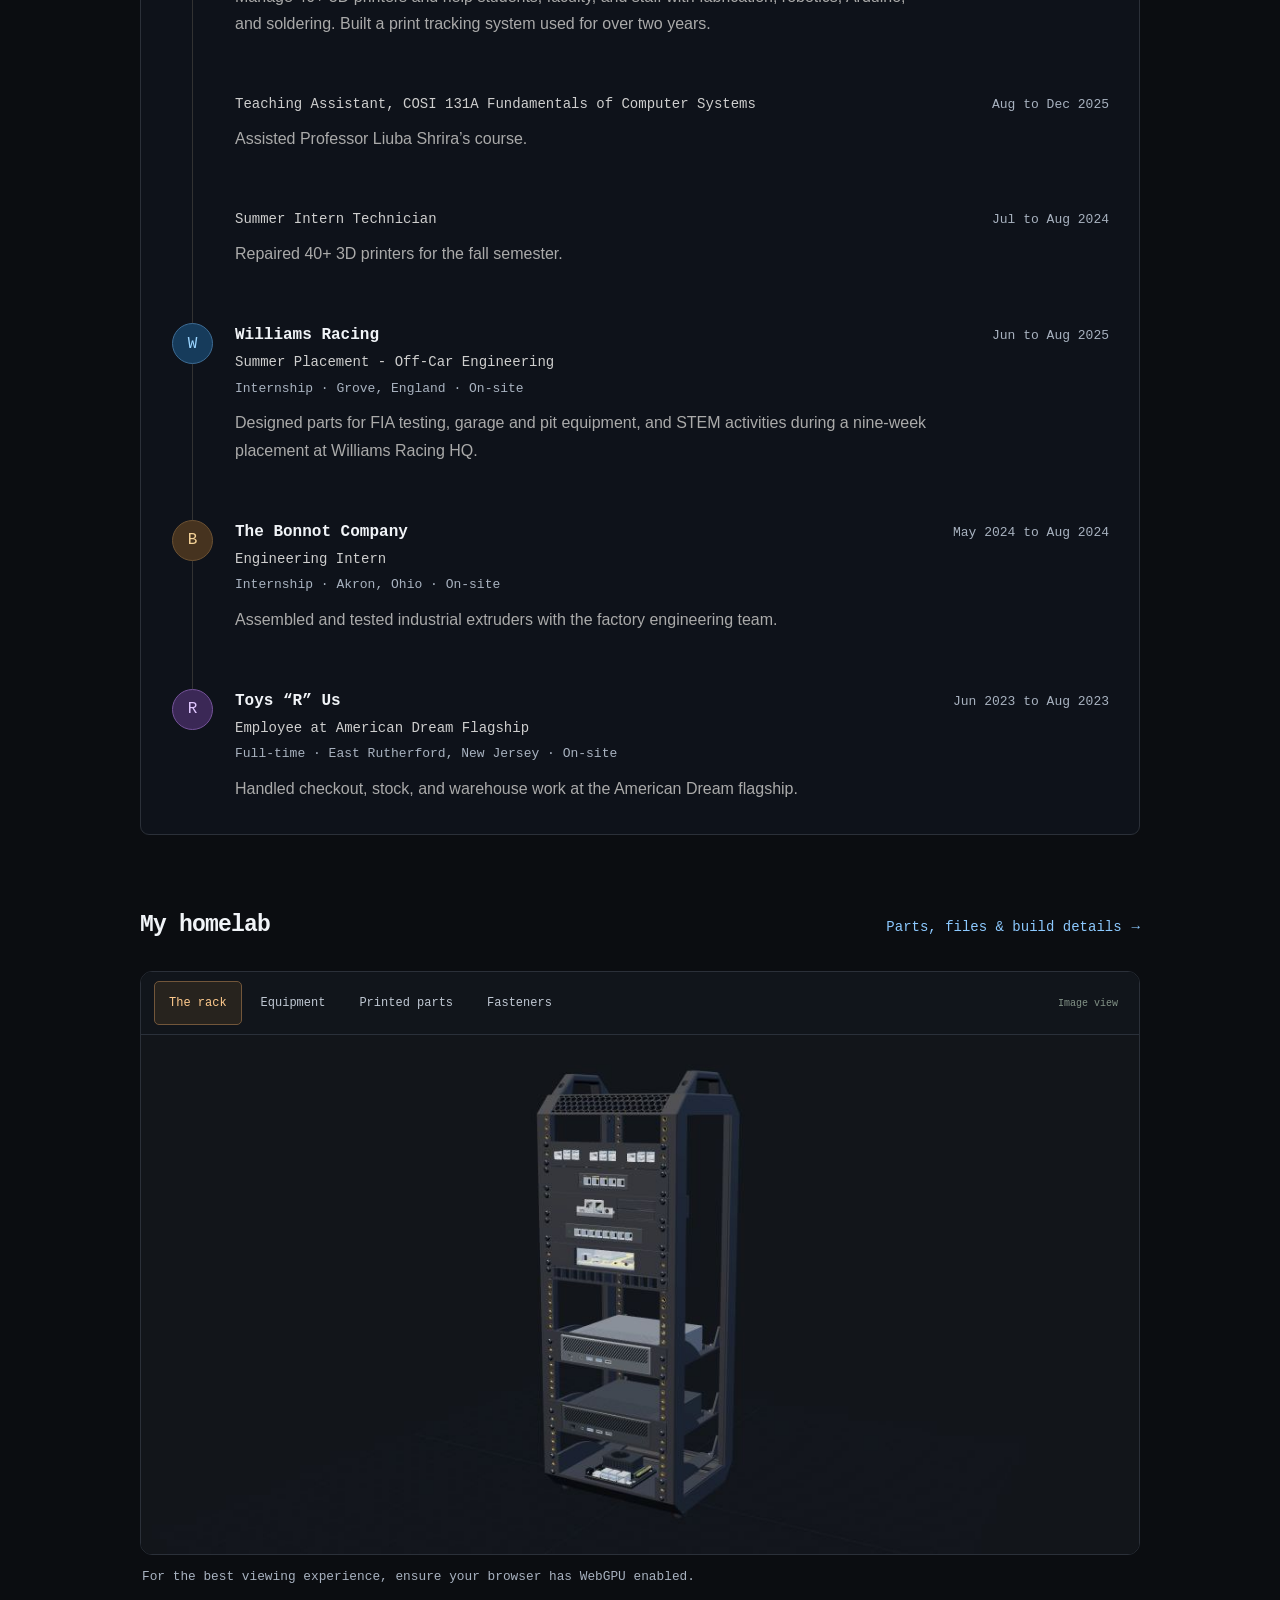
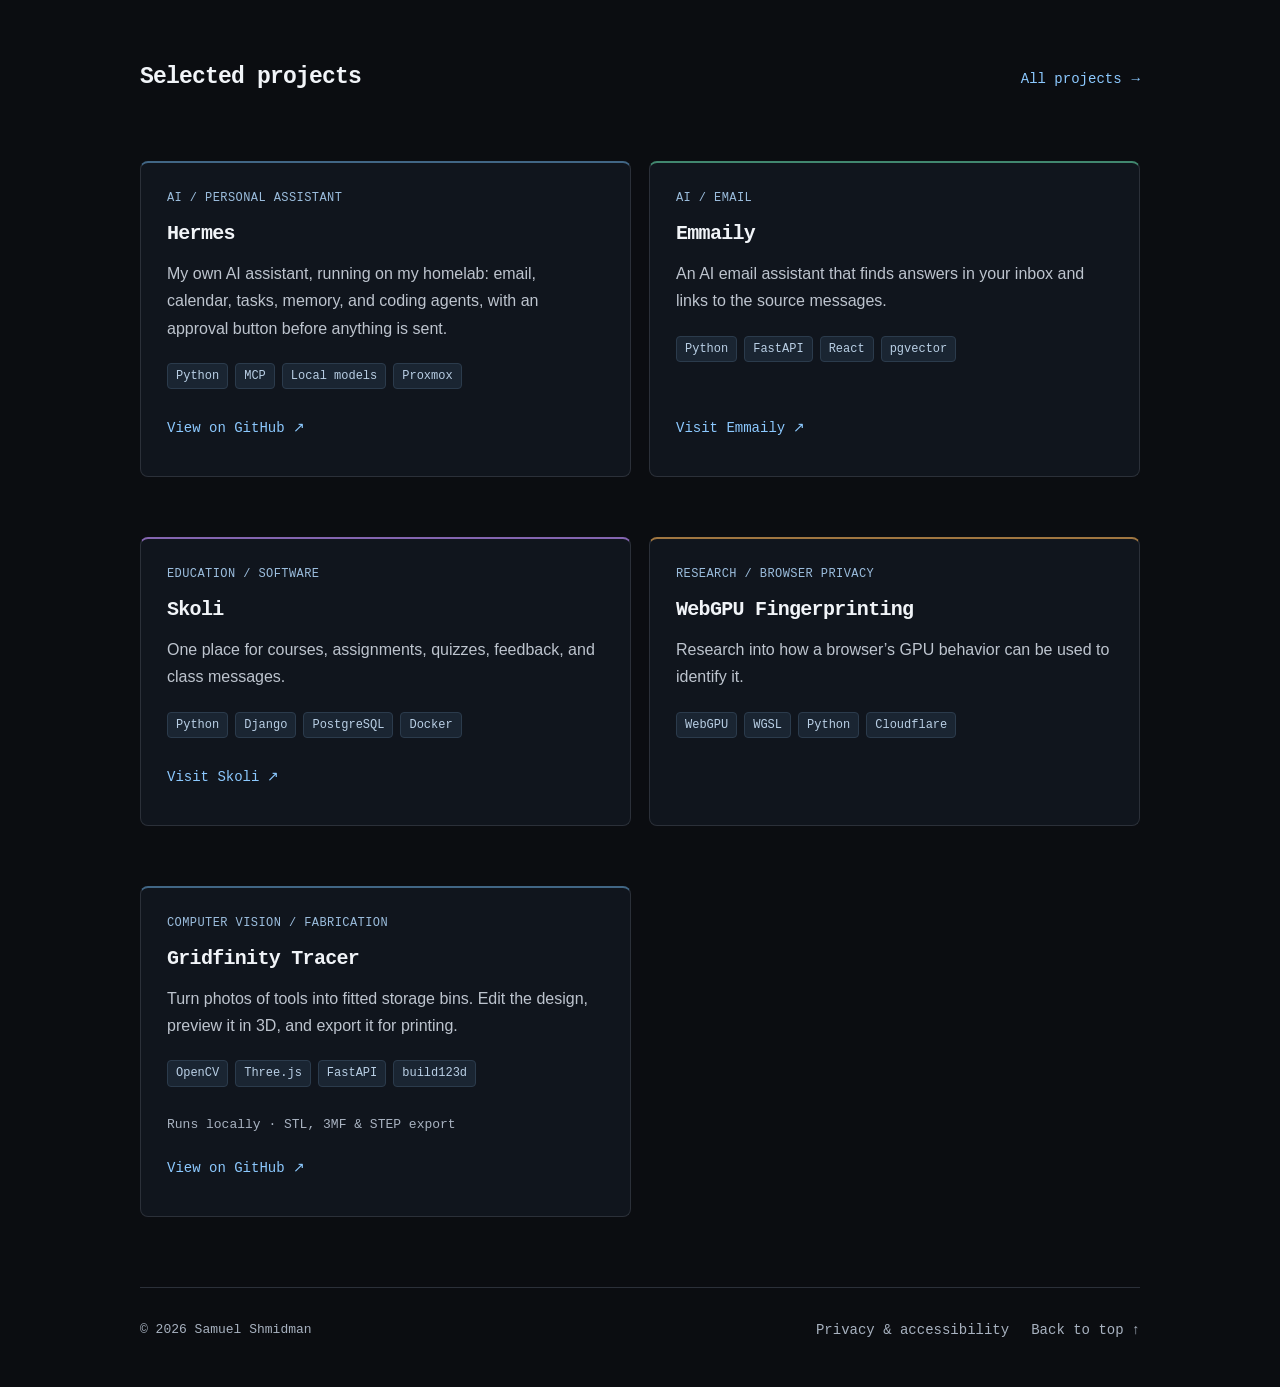
==== commit f095d9ba: "Portfolio critique fixes: AI-engineer intro, Email button, Hermes card, linked cards, Sofos, benchma" ====
--- a/index.html
+++ b/index.html
@@ -5,13 +5,13 @@
     <meta name="viewport" content="width=device-width, initial-scale=1, viewport-fit=cover" />
     <meta name="color-scheme" content="dark" />
     <meta name="theme-color" content="#0b0d11" />
-    <meta name="description" content="Samuel Shmidman builds AI applications, researches browser fingerprinting, and is completing an M.S. in Computer Science at Brandeis University." />
-    <title>Samuel Shmidman · Software Engineer</title>
+    <meta name="description" content="Samuel Shmidman is an AI engineer: AI software at a Y Combinator-backed startup, a personal AI assistant platform, and browser fingerprinting research. M.S. in Computer Science at Brandeis, May 2027." />
+    <title>Samuel Shmidman · AI Engineer</title>
     <link rel="canonical" href="https://portfolio.shmiditech.com/">
     <meta property="og:type" content="website">
     <meta property="og:url" content="https://portfolio.shmiditech.com/">
-    <meta property="og:title" content="Samuel Shmidman · Software Engineer">
-    <meta property="og:description" content="Samuel Shmidman builds AI applications, researches browser fingerprinting, and is completing an M.S. in Computer Science at Brandeis University.">
+    <meta property="og:title" content="Samuel Shmidman · AI Engineer">
+    <meta property="og:description" content="Samuel Shmidman is an AI engineer: AI software at a Y Combinator-backed startup, a personal AI assistant platform, and browser fingerprinting research. M.S. in Computer Science at Brandeis, May 2027.">
     <meta property="og:image" content="https://portfolio.shmiditech.com/assets/samuel-shmidman.png">
     <meta property="og:image:alt" content="Samuel Shmidman">
     <meta property="og:site_name" content="Samuel Shmidman">
@@ -43,18 +43,17 @@
       <main id="main" tabindex="-1">
         <section id="about" class="intro" aria-labelledby="intro-title">
           <div class="intro-heading">
-            <p class="eyebrow">Software engineer · New York City Area · Boston Area</p>
+            <p class="eyebrow">AI engineer · New York City Area · Boston Area</p>
             <h1 id="intro-title">Hi! I'm <span>Sam Shmidman.</span></h1>
-            <p class="intro-greeting">Thank you for coming to visit.</p>
-            <p class="intro-lead">I absolutely love building things, whether it is software, hardware, or both.</p>
+            <p class="intro-lead">I build AI applications, and the systems they run on.</p>
           </div>
           <div class="intro-copy">
-            <p>I am focused on building AI applications for a YC backed AI Startup; I’m researching browser fingerprinting with WebGPU, and I spend time running a home-lab. I completed a B.S. in Computer Science at Brandeis in three years and I am currently finishing my M.S., graduating in May 2027.</p>
+            <p>I build AI software at a Y Combinator-backed healthcare startup, and as a consultant I shipped an AI email assistant for an industrial supplier, from requirements to launch. I also built Hermes, my own AI assistant that runs on my homelab, and I research browser fingerprinting with WebGPU. I finished a B.S. in Computer Science at Brandeis in three years and am completing my M.S., graduating in May 2027.</p>
           </div>
           <div class="intro-details">
             <p class="availability">My goal is to find full time employment starting in June 2027.</p>
-            <p class="intro-signature">- Sam Shmidman</p>
             <div class="profile-links" aria-label="Profiles and résumé">
+              <a href="mailto:samuelshmidman@gmail.com" data-tooltip="samuelshmidman@gmail.com"><svg class="social-icon" viewBox="0 0 16 16" fill="currentColor" aria-hidden="true" focusable="false"><path d="M0 4a2 2 0 0 1 2-2h12a2 2 0 0 1 2 2v8a2 2 0 0 1-2 2H2a2 2 0 0 1-2-2zm2-1a1 1 0 0 0-1 1v.217l7 4.2 7-4.2V4a1 1 0 0 0-1-1zm13 2.383-4.708 2.825L15 11.105zm-.034 6.876-5.64-3.471L8 9.583l-1.326-.795-5.64 3.47A1 1 0 0 0 2 13h12a1 1 0 0 0 .966-.741M1 11.105l4.708-2.897L1 5.383z"/></svg> Email</a>
               <a href="https://github.com/SamShmid" target="_blank" rel="noopener noreferrer" data-tooltip="Code and repositories"><svg class="social-icon" viewBox="0 0 16 16" fill="currentColor" aria-hidden="true" focusable="false">
   <path d="M8 0C3.58 0 0 3.58 0 8c0 3.54 2.29 6.53 5.47 7.59.4.07.55-.17.55-.38 0-.19-.01-.82-.01-1.49-2.01.37-2.53-.49-2.69-.94-.09-.23-.48-.94-.82-1.13-.28-.15-.68-.52-.01-.53.63-.01 1.08.58 1.23.82.72 1.21 1.87.87 2.33.66.07-.52.28-.87.51-1.07-1.78-.2-3.64-.89-3.64-3.95 0-.87.31-1.59.82-2.15-.08-.2-.36-1.02.08-2.12 0 0 .67-.21 2.2.82.64-.18 1.32-.27 2-.27s1.36.09 2 .27c1.53-1.04 2.2-.82 2.2-.82.44 1.1.16 1.92.08 2.12.51.56.82 1.27.82 2.15 0 3.07-1.87 3.75-3.65 3.95.29.25.54.73.54 1.48 0 1.07-.01 1.93-.01 2.2 0 .21.15.46.55.38A8.01 8.01 0 0 0 16 8c0-4.42-3.58-8-8-8"/>
 </svg> GitHub<span class="sr-only"> (opens in a new tab)</span></a>
@@ -82,7 +81,7 @@
           <div id="work-panel" class="timeline-panel" role="tabpanel" aria-labelledby="work-tab" tabindex="0">
             <h3 class="fallback-heading">Work</h3>
             <ol class="timeline">
-<li class="timeline-entry"><span class="timeline-badge badge-yc" aria-hidden="true">Y</span><div class="entry-heading"><h3>Stealth startup · Y Combinator backed</h3><span class="date">Aug 2026 to Present</span></div><p class="role">Software Engineering (AI) Intern</p><p class="entry-meta">Part-time · Remote</p><p class="entry-description">Building software for an AI healthcare startup.</p></li>
+<li class="timeline-entry"><span class="timeline-badge badge-yc" aria-hidden="true">Y</span><div class="entry-heading"><h3>Stealth startup · Y Combinator backed</h3><span class="date">Aug 2026 to Present</span></div><p class="role">Software Engineering (AI) Intern</p><p class="entry-meta">Part-time · Remote</p><p class="entry-description">Building AI software for a healthcare startup.</p></li>
 <li class="timeline-entry"><span class="timeline-badge badge-independent" aria-hidden="true">S</span><div class="entry-heading"><h3>Self-employed</h3><span class="date">Jun 2026 to Present</span></div><p class="role">AI Software Engineer and Consultant</p><p class="entry-meta">Part-time · Remote</p><p class="entry-description">Built an AI email assistant for an industrial supplier, from requirements to launch. It syncs their inbox and links answers to the source emails.</p></li>
               <li class="timeline-entry">
                 <span class="timeline-badge badge-brandeis" aria-hidden="true">B</span>
@@ -149,16 +148,25 @@
           <div class="section-heading"><h2 id="projects-title">Selected projects</h2><a class="section-link" href="./projects/">All projects <span aria-hidden="true">→</span></a></div>
           <div class="project-grid">
             <article class="project-card">
+              <p class="project-category">AI / Personal assistant</p>
+              <h3>Hermes</h3>
+              <p>My own AI assistant, running on my homelab: email, calendar, tasks, memory, and coding agents, with an approval button before anything is sent.</p>
+              <ul class="tags" aria-label="Technologies"><li>Python</li><li>MCP</li><li>Local models</li><li>Proxmox</li></ul>
+              <div class="project-actions"><a class="project-link" href="https://github.com/SamShmid/hermes-skeleton" target="_blank" rel="noopener noreferrer">View on GitHub <span aria-hidden="true">↗</span><span class="sr-only"> (opens in a new tab)</span></a></div>
+            </article>
+            <article class="project-card">
               <p class="project-category">AI / Email</p>
               <h3>Emmaily</h3>
               <p>An AI email assistant that finds answers in your inbox and links to the source messages.</p>
               <ul class="tags" aria-label="Technologies"><li>Python</li><li>FastAPI</li><li>React</li><li>pgvector</li></ul>
+              <div class="project-actions"><a class="project-link" href="https://emmaily.com/" target="_blank" rel="noopener noreferrer">Visit Emmaily <span aria-hidden="true">↗</span><span class="sr-only"> (opens in a new tab)</span></a></div>
             </article>
             <article class="project-card">
               <p class="project-category">Education / Software</p>
               <h3>Skoli</h3>
               <p>One place for courses, assignments, quizzes, feedback, and class messages.</p>
               <ul class="tags" aria-label="Technologies"><li>Python</li><li>Django</li><li>PostgreSQL</li><li>Docker</li></ul>
+              <div class="project-actions"><a class="project-link" href="https://skoli.shmiditech.com/" target="_blank" rel="noopener noreferrer">Visit Skoli <span aria-hidden="true">↗</span><span class="sr-only"> (opens in a new tab)</span></a></div>
             </article>
             <article class="project-card">
               <p class="project-category">Research / Browser privacy</p>
@@ -172,6 +180,7 @@
               <p>Turn photos of tools into fitted storage bins. Edit the design, preview it in 3D, and export it for printing.</p>
               <ul class="tags" aria-label="Technologies"><li>OpenCV</li><li>Three.js</li><li>FastAPI</li><li>build123d</li></ul>
               <p class="project-note">Runs locally · STL, 3MF &amp; STEP export</p>
+              <div class="project-actions"><a class="project-link" href="https://github.com/SamShmid/gridfinity-tracer" target="_blank" rel="noopener noreferrer">View on GitHub <span aria-hidden="true">↗</span><span class="sr-only"> (opens in a new tab)</span></a></div>
             </article>
           </div>
         </section>
